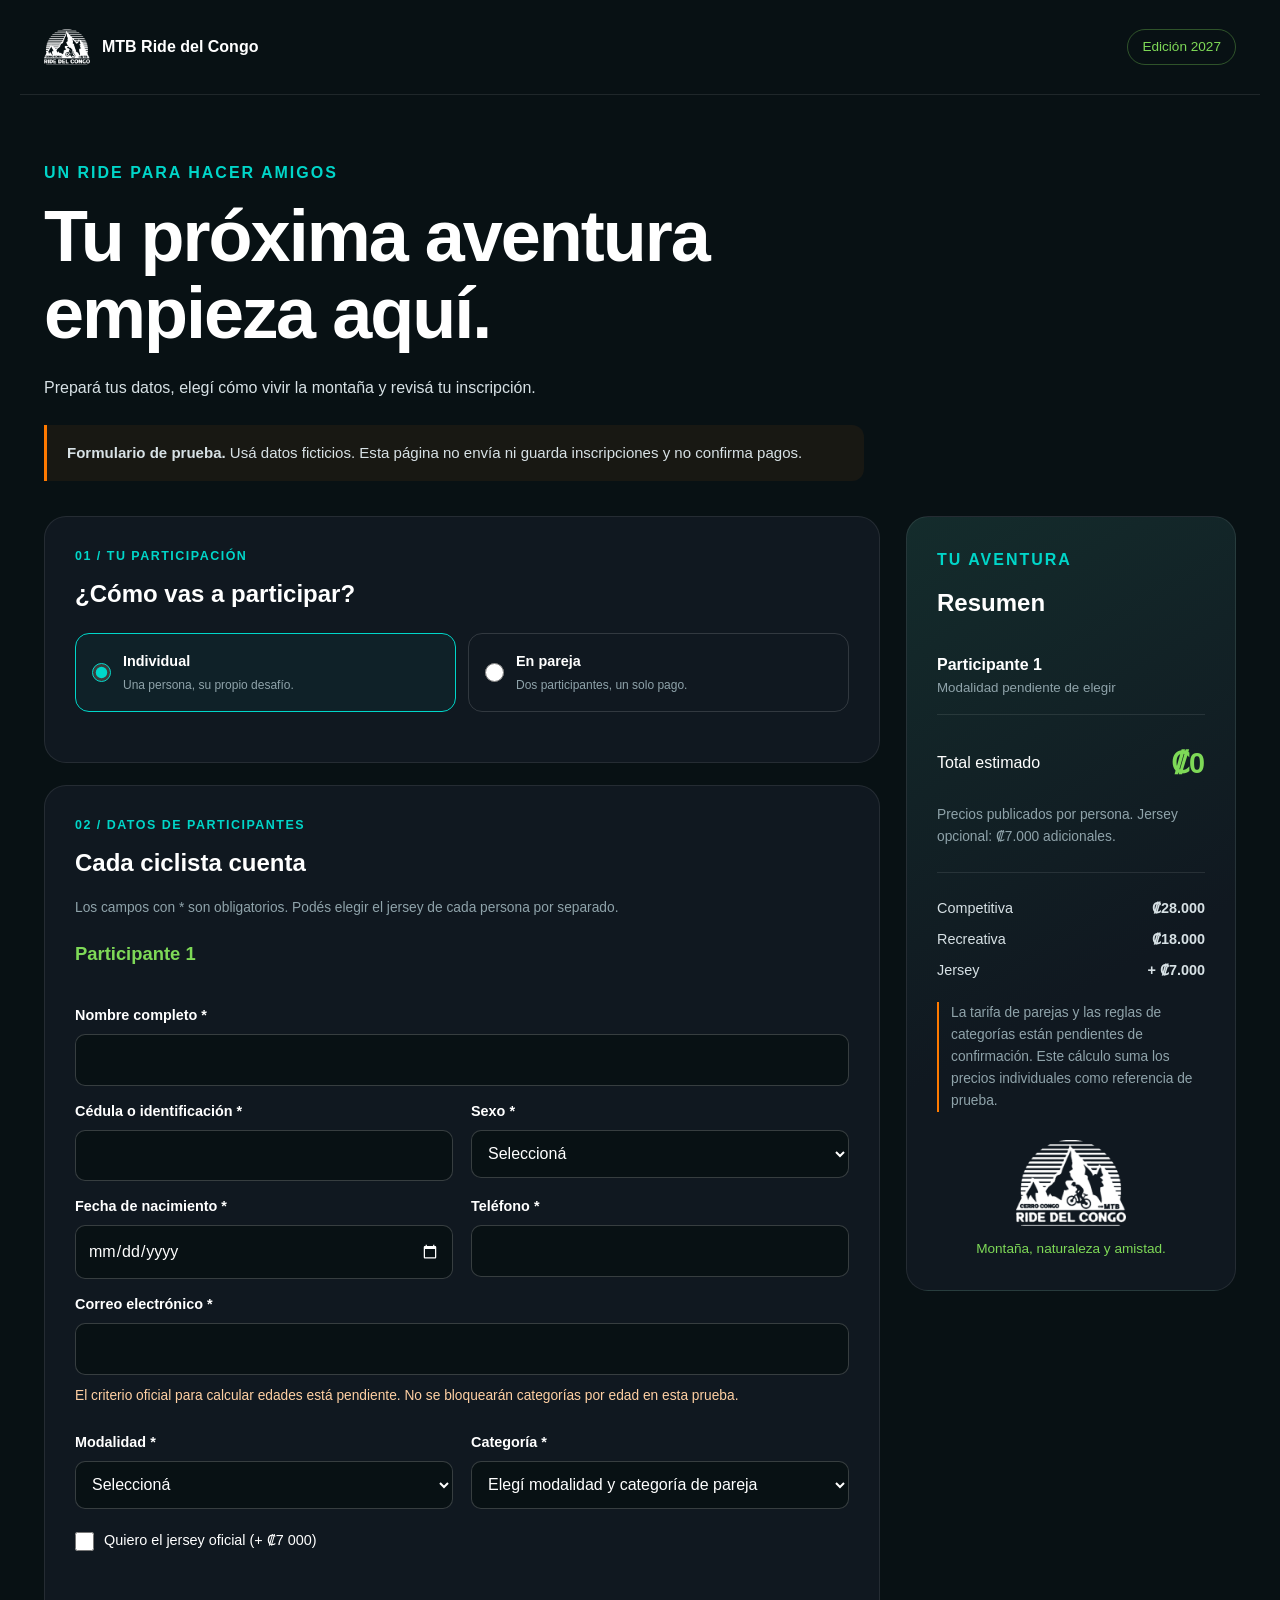
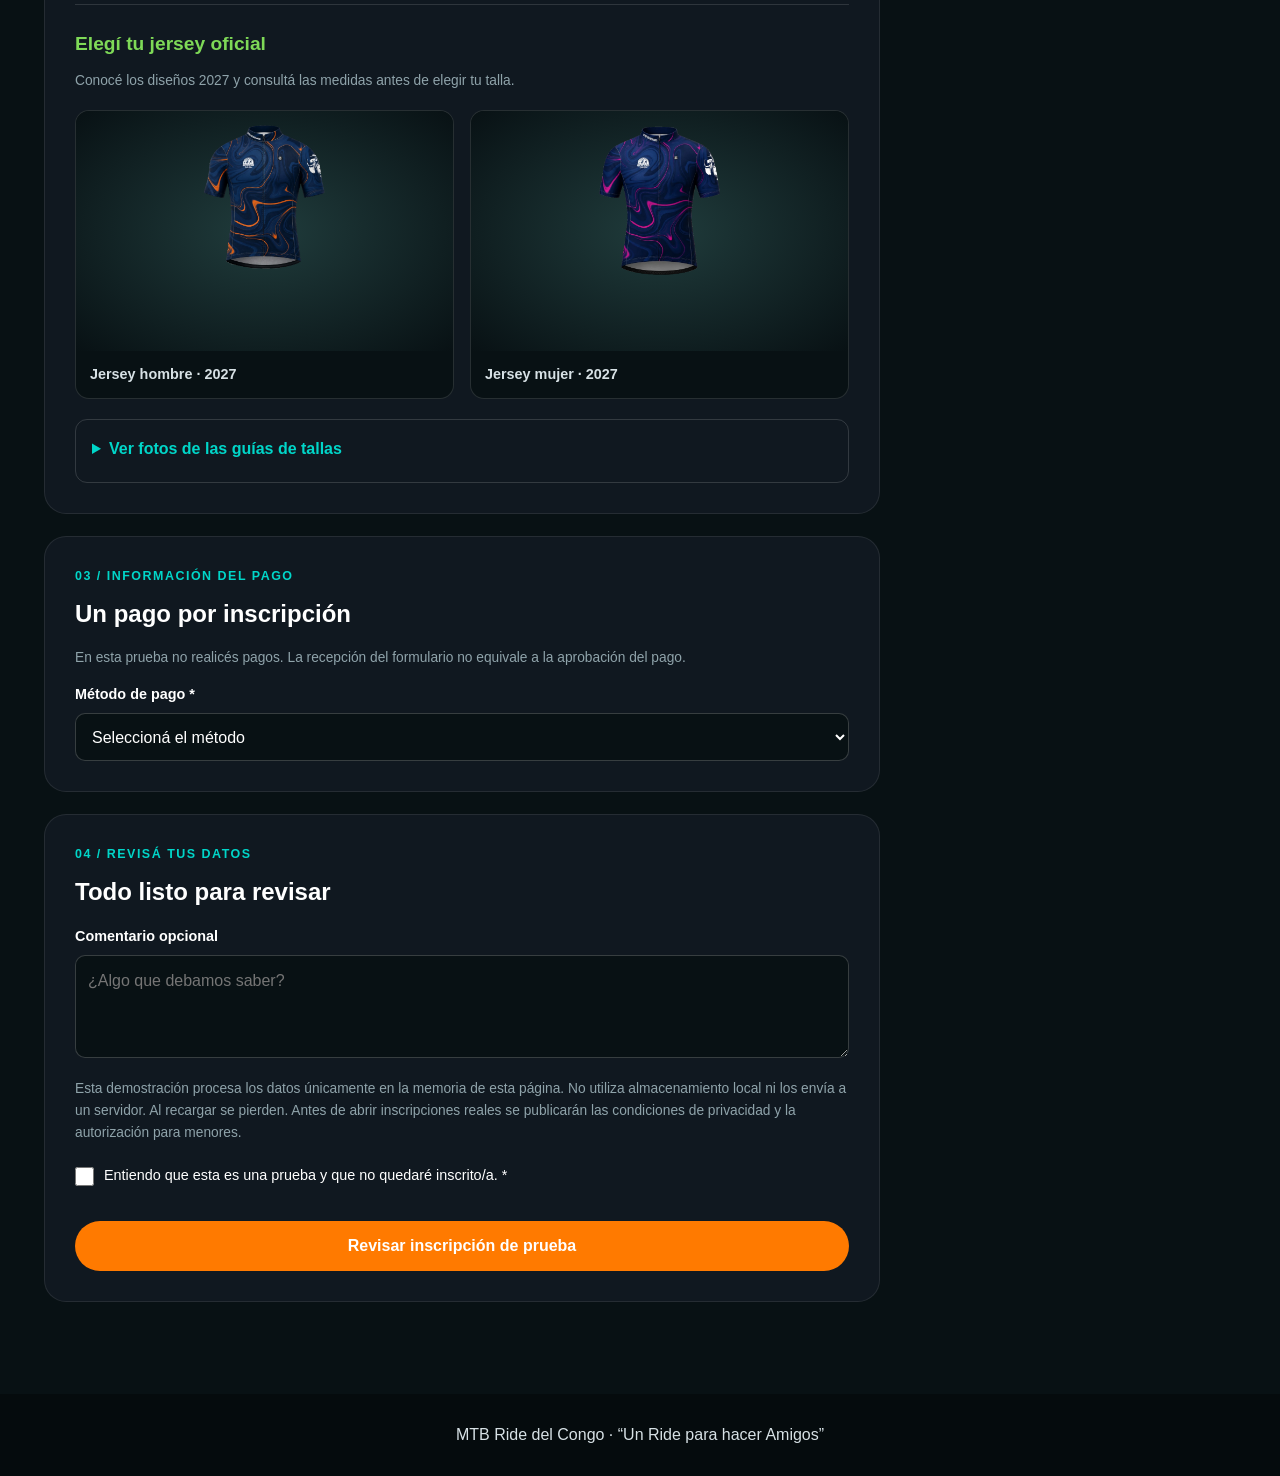
==== inscripcion.html @ b1df0982 "Actualizacion de la version principal" ====
<!DOCTYPE html>
<html lang="es">
<head>
  <meta charset="UTF-8">
  <meta name="viewport" content="width=device-width, initial-scale=1">
  <title>Inscripción · MTB Ride del Congo 2027</title>
  <link rel="stylesheet" href="styles.css">
  <link rel="stylesheet" href="inscripcion.css">
  <script src="inscripcion.js" defer></script>
</head>
<body class="registration-page">
  <header class="registration-header">
    <div class="brand"><img src="assets/logo.webp" alt=""><span>MTB Ride del Congo</span></div>
    <span class="edition-tag">Edición 2027</span>
  </header>
  <main class="registration-main">
    <section class="registration-intro">
      <p class="eyebrow">Un Ride para hacer Amigos</p>
      <h1>Tu próxima aventura<br>empieza aquí.</h1>
      <p>Prepará tus datos, elegí cómo vivir la montaña y revisá tu inscripción.</p>
      <p class="demo-notice"><strong>Formulario de prueba.</strong> Usá datos ficticios. Esta página no envía ni guarda inscripciones y no confirma pagos.</p>
    </section>
    <div class="registration-layout">
      <form id="registrationForm">
        <section class="form-card" aria-labelledby="typeHeading">
          <p class="step-label">01 / Tu participación</p>
          <h2 id="typeHeading">¿Cómo vas a participar?</h2>
          <fieldset class="type-options">
            <legend class="sr-only">Tipo de inscripción</legend>
            <label class="choice"><input type="radio" name="registrationType" value="individual" checked> <span><strong>Individual</strong><small>Una persona, su propio desafío.</small></span></label>
            <label class="choice"><input type="radio" name="registrationType" value="pair"> <span><strong>En pareja</strong><small>Dos participantes, un solo pago.</small></span></label>
          </fieldset>
          <div id="pairCategoryWrap" hidden><label for="pairCategory">Categoría de pareja</label><select id="pairCategory" disabled required><option value="">Seleccioná una categoría</option><option value="female">Parejas Femeninas</option><option value="male">Parejas Masculinas</option><option value="mixed">Parejas Mixtas</option></select></div>
        </section>
        <section class="form-card" aria-labelledby="participantsHeading">
          <p class="step-label">02 / Datos de participantes</p>
          <h2 id="participantsHeading">Cada ciclista cuenta</h2>
          <p class="field-help">Los campos con * son obligatorios. Podés elegir el jersey de cada persona por separado.</p>
          <div id="participants"></div>
          <div class="jersey-reference" aria-labelledby="jerseyReferenceHeading">
            <h3 id="jerseyReferenceHeading">Elegí tu jersey oficial</h3>
            <p class="field-help">Conocé los diseños 2027 y consultá las medidas antes de elegir tu talla.</p>
            <div class="jersey-reference-grid">
              <figure>
                <a href="assets/jerseys/2027/jersey-hombre.webp" target="_blank" rel="noopener noreferrer" aria-label="Ampliar foto del jersey hombre (abre en otra pestaña)"><img class="jersey-reference-photo" src="assets/jerseys/2027/jersey-hombre.webp" alt="Diseño del jersey oficial para hombre, edición 2027" loading="lazy"></a>
                <figcaption>Jersey hombre · 2027</figcaption>
              </figure>
              <figure>
                <a href="assets/jerseys/2027/jersey-mujer.webp" target="_blank" rel="noopener noreferrer" aria-label="Ampliar foto del jersey mujer (abre en otra pestaña)"><img class="jersey-reference-photo" src="assets/jerseys/2027/jersey-mujer.webp" alt="Diseño del jersey oficial para mujer, edición 2027" loading="lazy"></a>
                <figcaption>Jersey mujer · 2027</figcaption>
              </figure>
            </div>
            <details class="sizing-reference">
              <summary>Ver fotos de las guías de tallas</summary>
              <p class="field-help">Medí un jersey extendido sobre una superficie plana. Tocá cualquier imagen para ampliarla en otra pestaña sin perder los datos del formulario.</p>
              <figure>
                <figcaption>Guía de tallas · hombre</figcaption>
                <a href="assets/info/tallas-hombre.jpg" target="_blank" rel="noopener noreferrer" aria-label="Ampliar guía de tallas para hombre (abre en otra pestaña)"><img src="assets/info/tallas-hombre.jpg" alt="Tabla de medidas del jersey hombre, tallas XS a 5XL" loading="lazy"></a>
              </figure>
              <figure>
                <figcaption>Guía de tallas · mujer</figcaption>
                <a href="assets/info/tallas-mujer.jpg" target="_blank" rel="noopener noreferrer" aria-label="Ampliar guía de tallas para mujer (abre en otra pestaña)"><img src="assets/info/tallas-mujer.jpg" alt="Tabla de medidas del jersey mujer, tallas XS a 5XL" loading="lazy"></a>
              </figure>
            </details>
          </div>
        </section>
        <section class="form-card" aria-labelledby="paymentHeading">
          <p class="step-label">03 / Información del pago</p>
          <h2 id="paymentHeading">Un pago por inscripción</h2>
          <p class="field-help">En esta prueba no realicés pagos. La recepción del formulario no equivale a la aprobación del pago.</p>
          <label for="paymentMethod">Método de pago *</label>
          <select id="paymentMethod" required><option value="">Seleccioná el método</option><option value="sinpe">SINPE Móvil</option><option value="transfer">Transferencia bancaria</option><option value="store" disabled>Establecimiento autorizado · por definir</option></select>
          <div id="paymentDetail" hidden><label id="paymentLabel" for="paymentReference"></label><input id="paymentReference" disabled required maxlength="80"><p class="field-help" id="paymentHelp"></p></div>
        </section>
        <section class="form-card" aria-labelledby="reviewHeading">
          <p class="step-label">04 / Revisá tus datos</p>
          <h2 id="reviewHeading">Todo listo para revisar</h2>
          <label for="comments">Comentario opcional</label><textarea id="comments" rows="3" maxlength="500" placeholder="¿Algo que debamos saber?"></textarea>
          <p class="privacy-note">Esta demostración procesa los datos únicamente en la memoria de esta página. No utiliza almacenamiento local ni los envía a un servidor. Al recargar se pierden. Antes de abrir inscripciones reales se publicarán las condiciones de privacidad y la autorización para menores.</p>
          <label class="check-line"><input id="demoConsent" type="checkbox" required><span>Entiendo que esta es una prueba y que no quedaré inscrito/a. *</span></label>
          <button class="btn btn-primary review-button" type="submit">Revisar inscripción de prueba</button>
          <div id="formResult" class="form-result" role="status" aria-live="polite" tabindex="-1" hidden></div>
        </section>
      </form>
      <aside class="registration-summary" aria-labelledby="summaryHeading">
        <p class="eyebrow">Tu aventura</p><h2 id="summaryHeading">Resumen</h2>
        <div id="summaryItems" aria-live="polite"></div>
        <div class="total-row"><span>Total estimado</span><strong id="totalAmount">₡0</strong></div>
        <p class="field-help">Precios publicados por persona. Jersey opcional: ₡7.000 adicionales.</p>
        <div class="summary-prices"><p>Competitiva <strong>₡28.000</strong></p><p>Recreativa <strong>₡18.000</strong></p><p>Jersey <strong>+ ₡7.000</strong></p></div>
        <p class="pending-note">La tarifa de parejas y las reglas de categorías están pendientes de confirmación. Este cálculo suma los precios individuales como referencia de prueba.</p>
        <img class="summary-logo" src="assets/logo.webp" alt="MTB Ride del Congo">
        <p class="summary-motto">Montaña, naturaleza y amistad.</p>
      </aside>
    </div>
  </main>
  <footer class="footer"><p>MTB Ride del Congo · “Un Ride para hacer Amigos”</p></footer>
</body>
</html>
---- styles.css ----
:root {
  --dark: #081114;
  --dark-2: #101820;
  --turquoise: #00d6c9;
  --green: #7ed957;
  --orange: #ff7a00;
  --white: #ffffff;
  --gray: #d7e1e5;
  --muted: #8fa3aa;
}

* {
  box-sizing: border-box;
  margin: 0;
  padding: 0;
}

html {
  scroll-behavior: smooth;
}

body {
  font-family: Arial, Helvetica, sans-serif;
  background: var(--dark);
  color: var(--white);
  line-height: 1.6;
}

img {
  max-width: 100%;
  display: block;
}

.site-header {
  min-height: 100vh;
  background:
    linear-gradient(rgba(8, 17, 20, 0.72), rgba(8, 17, 20, 0.96)),
    url("assets/hero.webp");
  background-size: cover;
  background-position: center;
}

.navbar {
  position: fixed;
  top: 0;
  width: 100%;
  z-index: 20;
  display: flex;
  justify-content: space-between;
  align-items: center;
  padding: 18px 8%;
  background: rgba(8, 17, 20, 0.82);
  backdrop-filter: blur(12px);
  border-bottom: 1px solid rgba(255, 255, 255, 0.08);
}

.brand {
  display: flex;
  align-items: center;
  gap: 12px;
  color: var(--white);
  text-decoration: none;
  font-weight: 800;
}

.brand img {
  width: 46px;
  height: 46px;
  object-fit: contain;
}

.nav-links {
  display: flex;
  gap: 22px;
  list-style: none;
}

.nav-links a {
  color: var(--gray);
  text-decoration: none;
  font-weight: 700;
  font-size: 0.95rem;
}

.nav-links a:hover {
  color: var(--turquoise);
}

.menu-toggle {
  display: none;
  background: none;
  border: none;
  color: var(--white);
  font-size: 2rem;
  cursor: pointer;
}

.hero {
  min-height: 100vh;
  display: flex;
  align-items: center;
  padding: 140px 8% 70px;
}

.hero-content {
  max-width: 760px;
}

.eyebrow {
  color: var(--turquoise);
  text-transform: uppercase;
  letter-spacing: 2px;
  font-weight: 800;
  margin-bottom: 12px;
}

.hero h1 {
  font-size: clamp(3rem, 8vw, 6.8rem);
  line-height: 0.95;
  margin-bottom: 18px;
}

.slogan {
  color: var(--green);
  font-size: clamp(1.4rem, 3vw, 2.4rem);
  font-weight: 800;
  font-style: italic;
  margin-bottom: 20px;
}

.hero-text {
  color: var(--gray);
  max-width: 620px;
  font-size: 1.15rem;
}

.hero-actions {
  display: flex;
  gap: 14px;
  flex-wrap: wrap;
  margin-top: 34px;
}

.btn {
  display: inline-block;
  padding: 14px 24px;
  border-radius: 999px;
  text-decoration: none;
  font-weight: 900;
  border: 2px solid transparent;
  cursor: pointer;
}

.btn-primary {
  background: var(--orange);
  color: var(--white);
}

.btn-secondary {
  color: var(--white);
  border-color: var(--turquoise);
}

.countdown-box {
  display: inline-flex;
  align-items: center;
  gap: 14px;
  margin-top: 34px;
  padding: 14px 20px;
  background: rgba(255, 255, 255, 0.09);
  border: 1px solid rgba(255, 255, 255, 0.12);
  border-radius: 14px;
}

.countdown-box span {
  color: var(--green);
  font-size: 2.3rem;
  font-weight: 900;
}

.countdown-box small {
  color: var(--gray);
}

.section {
  padding: 90px 8%;
}

.section-heading {
  max-width: 780px;
  margin-bottom: 42px;
}

.section-heading h2,
.history-content h2,
.signup-box h2 {
  font-size: clamp(2.2rem, 5vw, 4rem);
  line-height: 1;
  margin-bottom: 18px;
}

.section-heading p,
.history-content p,
.signup-box p {
  color: var(--gray);
  font-size: 1.05rem;
}

.center {
  text-align: center;
  margin-left: auto;
  margin-right: auto;
}

.edition-current {
  background: var(--dark-2);
}

.quick-info {
  display: grid;
  grid-template-columns: repeat(4, 1fr);
  gap: 18px;
}

.quick-info article {
  padding: 26px;
  border-radius: 18px;
  background: rgba(255, 255, 255, 0.06);
  border: 1px solid rgba(255, 255, 255, 0.1);
}

.quick-info span {
  display: block;
  color: var(--green);
  font-size: 2.2rem;
  font-weight: 900;
  margin-bottom: 6px;
}

.quick-info p {
  color: var(--gray);
}

.routes-section {
  background:
    linear-gradient(rgba(8, 17, 20, 0.96), rgba(8, 17, 20, 0.96)),
    url("assets/mono-congo.webp");
  background-size: cover;
  background-position: center;
}

.routes-grid {
  display: grid;
  grid-template-columns: repeat(2, 1fr);
  gap: 24px;
}

.route-card {
  padding: 34px;
  border-radius: 22px;
  background: rgba(255, 255, 255, 0.07);
  border: 1px solid rgba(255, 255, 255, 0.12);
}

.route-card.featured {
  border-color: var(--turquoise);
  box-shadow: 0 0 40px rgba(0, 214, 201, 0.12);
}

.route-card h3 {
  font-size: 1.8rem;
  margin-bottom: 8px;
}

.route-card strong {
  display: block;
  color: var(--green);
  font-size: 3rem;
  margin-bottom: 16px;
}

.route-card p,
.route-card li {
  color: var(--gray);
}

.route-card ul {
  margin-top: 18px;
  padding-left: 20px;
}


/* =========================================================
   Jerseys edición 2027
   Efecto corregido con capas reales:
   - .jersey-poster baja como una sola imagen completa.
   - .jersey-product sube desde atrás sin deformarse.
   - En móvil solo se muestra el poster/fondo.
========================================================= */

.jersey-2027-section {
  background:
    radial-gradient(circle at top, rgba(0, 214, 201, 0.18), transparent 42%),
    linear-gradient(180deg, #101820, #081114);
  overflow: hidden;
}

.jersey-2027-section .section-heading {
  margin-bottom: 0;
}

.jersey-cards {
  display: grid;
  grid-template-columns: repeat(2, minmax(250px, 315px));
  justify-content: center;
  align-items: start;
  gap: clamp(48px, 7vw, 90px);
  margin-top: 54px;
  padding-top: 72px;
  padding-bottom: 140px;
  min-height: 650px;
}

.jersey-card {
  position: relative;
  width: 100%;
  max-width: 315px;
  aspect-ratio: 899 / 1599;
  margin: 0;
  padding: 0;
  isolation: isolate;
  overflow: visible;
  cursor: pointer;
  filter: drop-shadow(0 24px 36px rgba(0, 0, 0, 0.52));
}

.jersey-poster {
  position: absolute;
  inset: 0;
  z-index: 4;
  border-radius: 24px;
  overflow: hidden;
  transform-origin: bottom center;
  transform: translateY(0) rotateX(0deg);
  transition:
    transform 0.62s ease,
    filter 0.62s ease,
    box-shadow 0.62s ease;
  filter: brightness(0.96) saturate(1.04);
  box-shadow: 0 24px 44px rgba(0, 0, 0, 0.45);
}

.jersey-poster img {
  width: 100%;
  height: 100%;
  object-fit: cover;
  object-position: center;
}

.jersey-product {
  position: absolute;
  inset: 0;
  z-index: 2;
  width: 100%;
  height: 100%;
  object-fit: contain;
  object-position: center top;
  transform-origin: center bottom;
  transform: translateY(2%) scale(0.92);
  opacity: 1;
  transition:
    transform 0.62s ease,
    filter 0.62s ease,
    z-index 0s linear 0.15s;
  filter:
    contrast(1.04)
    brightness(1.04)
    drop-shadow(0 26px 34px rgba(0, 0, 0, 0.62));
}

.jersey-card-label {
  position: absolute;
  left: 50%;
  bottom: -48px;
  z-index: 1;
  width: 92%;
  transform: translateX(-50%);
  color: var(--gray);
  text-align: center;
  font-size: 0.92rem;
  font-weight: 800;
  opacity: 0.72;
  transition: opacity 0.4s ease, transform 0.4s ease;
}

@media (hover: hover) and (pointer: fine) {
  .jersey-card:hover .jersey-poster {
    transform: perspective(900px) translateY(30%) rotateX(46deg) scaleX(0.98);
    filter: brightness(0.52) saturate(1.12);
    box-shadow: 0 12px 28px rgba(0, 0, 0, 0.65);
  }

  .jersey-card:hover .jersey-product {
    z-index: 6;
    transform: translateY(-17%) scale(1.02);
    filter:
      contrast(1.08)
      brightness(1.08)
      drop-shadow(0 32px 42px rgba(0, 0, 0, 0.72));
  }

  .jersey-card:hover .jersey-card-label {
    opacity: 0;
    transform: translateX(-50%) translateY(10px);
  }
}

@media (min-width: 901px) {
  .jersey-card.active .jersey-poster {
    transform: perspective(900px) translateY(30%) rotateX(46deg) scaleX(0.98);
    filter: brightness(0.52) saturate(1.12);
    box-shadow: 0 12px 28px rgba(0, 0, 0, 0.65);
  }

  .jersey-card.active .jersey-product {
    z-index: 6;
    transform: translateY(-17%) scale(1.02);
    filter:
      contrast(1.08)
      brightness(1.08)
      drop-shadow(0 32px 42px rgba(0, 0, 0, 0.72));
  }

  .jersey-card.active .jersey-card-label {
    opacity: 0;
    transform: translateX(-50%) translateY(10px);
  }
}

@media (max-width: 900px) {
  .jersey-cards {
    grid-template-columns: 1fr;
    max-width: min(315px, 84vw);
    margin-left: auto;
    margin-right: auto;
    gap: 42px;
    min-height: auto;
    padding-top: 10px;
    padding-bottom: 20px;
  }

  .jersey-card {
    max-width: 315px;
    overflow: hidden;
    cursor: default;
  }

  .jersey-poster {
    position: absolute;
    inset: 0;
    transform: none !important;
    filter: brightness(0.96) saturate(1.04) !important;
    border-radius: 24px;
  }

  .jersey-product,
  .jersey-card-label {
    display: none !important;
  }
}

.history-section {
  display: grid;
  grid-template-columns: 1.2fr 0.8fr;
  gap: 42px;
  background: var(--dark);
}

.history-content h3 {
  color: var(--green);
  font-size: 2rem;
  margin-top: 30px;
  font-style: italic;
}

.timeline {
  display: grid;
  gap: 18px;
  align-content: center;
}

.timeline article {
  padding: 24px;
  border-left: 5px solid var(--turquoise);
  background: rgba(255, 255, 255, 0.06);
  border-radius: 14px;
}

.timeline span {
  color: var(--green);
  font-size: 1.7rem;
  font-weight: 900;
}

.timeline p {
  color: var(--gray);
}

.editions-section {
  background: var(--dark-2);
}

.editions-container {
  display: grid;
  gap: 34px;
}

.edition-card {
  display: grid;
  grid-template-columns: 0.9fr 1.1fr;
  gap: 26px;
  padding: 24px;
  border-radius: 26px;
  background: rgba(255, 255, 255, 0.06);
  border: 1px solid rgba(255, 255, 255, 0.12);
}

.edition-info {
  display: grid;
  gap: 16px;
  align-content: start;
}

.edition-year {
  color: var(--turquoise);
  font-size: 3rem;
  font-weight: 900;
  line-height: 1;
}

.edition-info h3 {
  font-size: 1.8rem;
}

.edition-info p {
  color: var(--gray);
}

.edition-jersey {
  max-width: 260px;
  padding: 20px;
  border-radius: 18px;
  background: rgba(0, 0, 0, 0.22);
}

.edition-jersey img {
  width: 100%;
  filter: drop-shadow(0 18px 26px rgba(0, 0, 0, 0.35));
}

.edition-jersey-duo {
  display: grid;
  grid-template-columns: repeat(2, 1fr);
  gap: 12px;
  max-width: 360px;
}

.edition-jersey-duo img {
  width: 100%;
  filter: drop-shadow(0 18px 26px rgba(0, 0, 0, 0.35));
}

.slider {
  position: relative;
  min-height: 390px;
  overflow: hidden;
  border-radius: 22px;
  background: #000;
}

.slider img {
  position: absolute;
  inset: 0;
  width: 100%;
  height: 100%;
  object-fit: cover;
  opacity: 0;
  transform: scale(1.04);
  transition: opacity 0.8s ease, transform 1.2s ease;
}

.slider img.active {
  opacity: 1;
  transform: scale(1);
}

.slider-controls {
  position: absolute;
  left: 16px;
  right: 16px;
  bottom: 16px;
  display: flex;
  justify-content: space-between;
  align-items: center;
}

.slider-controls button {
  width: 42px;
  height: 42px;
  border-radius: 999px;
  border: none;
  background: rgba(8, 17, 20, 0.78);
  color: var(--white);
  font-size: 1.4rem;
  cursor: pointer;
}

.slider-dots {
  display: flex;
  gap: 8px;
}

.slider-dots button {
  width: 10px;
  height: 10px;
  background: rgba(255, 255, 255, 0.45);
  padding: 0;
}

.slider-dots button.active {
  background: var(--green);
}

.signup-section {
  background:
    linear-gradient(rgba(8, 17, 20, 0.88), rgba(8, 17, 20, 0.96)),
    url("assets/hero.webp");
  background-size: cover;
  background-position: center;
}

.signup-box {
  max-width: 1050px;
  margin: auto;
  display: grid;
  grid-template-columns: 1.2fr 0.8fr;
  gap: 42px;
  align-items: center;
  text-align: left;
}

.signup-text h2 {
  font-size: clamp(2.3rem, 5vw, 4rem);
  line-height: 1;
  margin-bottom: 18px;
}

.signup-text p {
  color: #d7e1e5;
  font-size: 1.08rem;
}

.signup-slogan {
  margin-top: 24px;
  color: #7ed957 !important;
  font-size: 1.6rem !important;
  font-weight: 900;
  font-style: italic;
}

.qr-card {
  justify-self: center;
  width: min(320px, 100%);
  padding: 22px;
  border-radius: 24px;
  background: rgba(255, 255, 255, 0.96);
  color: #081114;
  text-align: center;
  box-shadow: 0 24px 45px rgba(0, 0, 0, 0.45);
  border: 5px solid #00d6c9;
}

.qr-card img {
  width: 100%;
  border-radius: 12px;
}

.qr-card p {
  margin-top: 14px;
  color: #081114;
  font-weight: 900;
  text-transform: uppercase;
  letter-spacing: 1px;
}

.qr-card .qr-link {
  width: 100%;
  margin-top: 16px;
  text-align: center;
  border-radius: 14px;
  padding: 13px 18px;
}


.footer {
  padding: 28px 8%;
  text-align: center;
  color: var(--gray);
  background: #050b0d;
}

@media (max-width: 950px) {
  .menu-toggle {
    display: block;
  }

  .nav-links {
    position: absolute;
    top: 82px;
    left: 0;
    width: 100%;
    display: none;
    flex-direction: column;
    padding: 22px 8%;
    background: rgba(8, 17, 20, 0.96);
  }

  .nav-links.open {
    display: flex;
  }

  .quick-info,
  .routes-grid,
  .history-section,
  .edition-card,
  .signup-box {
    grid-template-columns: 1fr;
  }

  .slider {
    min-height: 300px;
  }

  .signup-box {
    text-align: center;
  }

  .qr-card {
    margin-top: 20px;
  }

  .jersey-cards {
    grid-template-columns: 1fr;
    max-width: 380px;
    margin-left: auto;
    margin-right: auto;
    gap: 95px;
    min-height: auto;
  }

  .jersey-card {
    aspect-ratio: 0.85;
  }
}

@media (max-width: 600px) {
  .section {
    padding: 70px 6%;
  }

  .navbar {
    padding: 14px 6%;
  }

  .brand span {
    font-size: 0.95rem;
  }

  .hero {
    padding-left: 6%;
    padding-right: 6%;
  }

  .quick-info {
    grid-template-columns: 1fr 1fr;
  }

  .edition-year {
    font-size: 2.4rem;
  }

  .jersey-cards {
    gap: 80px;
  }

  .jersey-card:hover img,
  .jersey-card.active img {
    width: 112%;
    height: 145%;
    transform: translateY(-5%);
  }

  .jersey-card figcaption {
    transform: perspective(500px) translateY(100%) rotateX(-35deg);
  }
}

/* =========================================================
   Información extra: categorías, precios, pagos y tallas
========================================================= */

.categories-section {
  background:
    radial-gradient(circle at top left, rgba(126, 217, 87, 0.12), transparent 36%),
    linear-gradient(180deg, #081114, #101820);
}

.categories-layout {
  display: grid;
  grid-template-columns: 1.3fr 0.7fr;
  gap: 28px;
  align-items: stretch;
}

.categories-card,
.recreative-card,
.price-card,
.payment-info article,
.sizing-card {
  background: rgba(255, 255, 255, 0.065);
  border: 1px solid rgba(255, 255, 255, 0.12);
  border-radius: 24px;
  box-shadow: 0 22px 38px rgba(0, 0, 0, 0.22);
}

.categories-card {
  padding: 30px;
}

.categories-card h3,
.recreative-card h3,
.price-card h3,
.payment-info h3,
.sizing-card h3 {
  font-size: 1.55rem;
  margin-bottom: 18px;
}

.categories-grid {
  display: grid;
  grid-template-columns: repeat(3, 1fr);
  gap: 14px;
}

.categories-grid article {
  padding: 18px;
  border-radius: 16px;
  background: rgba(0, 0, 0, 0.2);
  border-left: 4px solid var(--turquoise);
}

.categories-grid span {
  display: block;
  color: var(--white);
  font-weight: 900;
  text-transform: uppercase;
  font-size: 0.94rem;
}

.categories-grid p {
  color: var(--gray);
  margin-top: 4px;
  font-size: 0.92rem;
}

.recreative-card {
  padding: 30px;
  border-color: rgba(255, 122, 0, 0.55);
  background:
    linear-gradient(rgba(255, 122, 0, 0.1), rgba(255, 255, 255, 0.045));
}

.recreative-card h3 {
  color: var(--orange);
  font-size: 2.4rem;
  line-height: 1;
}

.recreative-card p {
  color: var(--gray);
}

.pricing-section {
  background: var(--dark-2);
}

.price-cards {
  display: grid;
  grid-template-columns: repeat(2, minmax(260px, 430px));
  justify-content: center;
  gap: 26px;
  margin-top: 44px;
}

.price-card {
  padding: 30px;
}

.price-card.featured {
  border-color: rgba(0, 214, 201, 0.7);
  box-shadow: 0 0 42px rgba(0, 214, 201, 0.12);
}

.price-route {
  color: var(--gray);
  margin-bottom: 24px;
}

.price-row {
  display: flex;
  justify-content: space-between;
  gap: 18px;
  align-items: center;
  padding: 16px 0;
  border-top: 1px solid rgba(255, 255, 255, 0.12);
}

.price-row span {
  color: var(--gray);
  font-weight: 800;
}

.price-row strong {
  color: var(--green);
  font-size: 1.65rem;
}

.payment-info {
  display: grid;
  grid-template-columns: repeat(3, 1fr);
  gap: 18px;
  margin-top: 36px;
}

.payment-info article {
  padding: 24px;
}

.payment-info p,
.payment-info small {
  color: var(--gray);
}

.payment-info a {
  display: inline-block;
  margin-top: 12px;
  color: var(--green);
  font-size: 1.4rem;
  font-weight: 900;
  text-decoration: none;
}

.pending-info {
  display: block;
  color: var(--orange);
  margin-top: 8px;
  font-size: 1rem;
}

.sizing-section {
  background:
    radial-gradient(circle at top right, rgba(0, 214, 201, 0.14), transparent 38%),
    #081114;
}

.sizing-grid {
  display: grid;
  grid-template-columns: repeat(2, 1fr);
  gap: 28px;
}

.sizing-card {
  padding: 26px;
}

.sizing-image {
  overflow: hidden;
  border-radius: 18px;
  background: #ffffff;
  margin-bottom: 22px;
}

.sizing-image img {
  width: 100%;
  height: auto;
  display: block;
}

.sizing-table-wrapper {
  overflow-x: auto;
  border-radius: 16px;
  border: 1px solid rgba(255, 255, 255, 0.12);
}

.sizing-card table {
  width: 100%;
  min-width: 680px;
  border-collapse: collapse;
  background: rgba(0, 0, 0, 0.2);
}

.sizing-card th,
.sizing-card td {
  padding: 12px 10px;
  text-align: center;
  border-bottom: 1px solid rgba(255, 255, 255, 0.1);
}

.sizing-card thead th {
  background: rgba(0, 214, 201, 0.16);
  color: var(--white);
  font-weight: 900;
}

.sizing-card tbody th {
  text-align: left;
  color: var(--green);
}

.sizing-card td {
  color: var(--gray);
}

@media (max-width: 950px) {
  .categories-layout,
  .price-cards,
  .payment-info,
  .sizing-grid {
    grid-template-columns: 1fr;
  }

  .categories-grid {
    grid-template-columns: repeat(2, 1fr);
  }

  .price-row strong {
    font-size: 1.4rem;
  }
}

@media (max-width: 600px) {
  .categories-grid {
    grid-template-columns: 1fr;
  }

  .categories-card,
  .recreative-card,
  .price-card,
  .payment-info article,
  .sizing-card {
    padding: 22px;
  }
}


.payment-data {
  display: block;
  color: var(--green);
  margin-top: 8px;
  font-size: 1.08rem;
  font-weight: 900;
  word-break: break-word;
}


/* =========================================================
   Medalla y premiación
========================================================= */

.medal-section {
  background:
    radial-gradient(circle at top right, rgba(255, 183, 77, 0.18), transparent 36%),
    linear-gradient(180deg, #101820, #081114);
}

.medal-content {
  display: grid;
  grid-template-columns: 1fr 0.9fr;
  gap: 42px;
  align-items: center;
}

.medal-text h2 {
  font-size: clamp(2.2rem, 5vw, 4rem);
  line-height: 1;
  margin-bottom: 18px;
}

.medal-text p {
  color: var(--gray);
  margin-bottom: 16px;
  font-size: 1.06rem;
}

.medal-highlights {
  display: flex;
  flex-wrap: wrap;
  gap: 12px;
  margin-top: 28px;
}

.medal-highlights span {
  padding: 10px 14px;
  border-radius: 999px;
  color: var(--white);
  background: rgba(255, 183, 77, 0.12);
  border: 1px solid rgba(255, 183, 77, 0.34);
  font-weight: 800;
  font-size: 0.9rem;
}

.medal-image {
  display: flex;
  justify-content: center;
}

.medal-image img {
  width: min(430px, 100%);
  border-radius: 26px;
  box-shadow: 0 28px 50px rgba(0, 0, 0, 0.48);
  border: 1px solid rgba(255, 255, 255, 0.14);
}

@media (max-width: 900px) {
  .medal-content {
    grid-template-columns: 1fr;
  }

  .medal-text {
    text-align: center;
  }

  .medal-highlights {
    justify-content: center;
  }
}


/* =========================================================
   Explorador interactivo de rutas GPX 2027
========================================================= */
.route-selector {
  display: grid;
  grid-template-columns: repeat(2, minmax(0, 1fr));
  gap: 14px;
  margin: 30px 0 22px;
}

.route-tab {
  appearance: none;
  border: 1px solid rgba(255, 255, 255, 0.14);
  border-radius: 18px;
  padding: 18px 20px;
  background: rgba(255, 255, 255, 0.06);
  color: var(--white);
  text-align: left;
  cursor: pointer;
  transition: transform 0.2s ease, border-color 0.2s ease, background 0.2s ease;
}

.route-tab:hover {
  transform: translateY(-2px);
  border-color: rgba(0, 214, 201, 0.6);
}

.route-tab.active {
  background: rgba(0, 214, 201, 0.12);
  border-color: var(--turquoise);
  box-shadow: 0 16px 38px rgba(0, 0, 0, 0.22);
}

.route-tab span,
.route-tab strong {
  display: block;
}

.route-tab span {
  color: var(--gray);
  font-size: 0.9rem;
  font-weight: 800;
}

.route-tab strong {
  margin-top: 3px;
  color: var(--green);
  font-size: 1.55rem;
}

.route-explorer {
  display: grid;
  grid-template-columns: minmax(0, 1.45fr) minmax(330px, 0.75fr);
  gap: 24px;
  align-items: stretch;
}

.route-map-panel,
.route-details {
  border-radius: 24px;
  overflow: hidden;
  border: 1px solid rgba(255, 255, 255, 0.12);
  background: rgba(7, 17, 20, 0.88);
  box-shadow: 0 25px 60px rgba(0, 0, 0, 0.3);
}

.route-map-panel {
  position: relative;
  min-height: 610px;
}

.route-map {
  width: 100%;
  height: 610px;
  background: #132326;
}

.route-map .leaflet-control-zoom a {
  color: #0b171a;
}

.route-map .leaflet-control-attribution {
  font-size: 10px;
}

.map-legend {
  position: absolute;
  z-index: 500;
  left: 16px;
  bottom: 16px;
  display: flex;
  gap: 12px;
  flex-wrap: wrap;
  padding: 10px 13px;
  border-radius: 999px;
  color: var(--white);
  background: rgba(8, 17, 20, 0.88);
  border: 1px solid rgba(255, 255, 255, 0.14);
  backdrop-filter: blur(10px);
  font-size: 0.8rem;
  font-weight: 800;
}

.map-legend span {
  display: inline-flex;
  align-items: center;
  gap: 7px;
}

.legend-dot {
  width: 10px;
  height: 10px;
  border-radius: 50%;
  display: inline-block;
}

.legend-short { background: #7ed957; }
.legend-long { background: #ff7a00; }

.route-details {
  padding: 28px;
  display: flex;
  flex-direction: column;
}

.route-details h3 {
  font-size: clamp(1.8rem, 3vw, 2.5rem);
  line-height: 1.05;
  margin-bottom: 14px;
}

.route-description {
  color: var(--gray);
}

.route-stats {
  display: grid;
  grid-template-columns: repeat(2, 1fr);
  gap: 10px;
  margin: 24px 0;
}

.route-stats article {
  padding: 15px;
  border-radius: 15px;
  background: rgba(255, 255, 255, 0.055);
  border: 1px solid rgba(255, 255, 255, 0.09);
}

.route-stats span {
  color: var(--green);
  font-size: 1.55rem;
  font-weight: 900;
}

.route-stats small {
  margin-left: 3px;
  color: var(--muted);
  font-weight: 800;
}

.route-stats p {
  margin-top: 2px;
  color: var(--gray);
  font-size: 0.8rem;
}

.elevation-wrap {
  margin-top: 4px;
  padding: 16px;
  border-radius: 18px;
  background: rgba(255, 255, 255, 0.045);
  border: 1px solid rgba(255, 255, 255, 0.09);
}

.elevation-heading {
  display: flex;
  justify-content: space-between;
  gap: 10px;
  align-items: baseline;
  margin-bottom: 10px;
}

.elevation-heading strong {
  font-size: 0.9rem;
}

.elevation-heading span {
  color: var(--muted);
  font-size: 0.72rem;
}

.elevation-chart {
  display: block;
  width: 100%;
  height: 180px;
}

.route-download {
  margin-top: 20px;
  text-align: center;
}

.route-summary-grid {
  margin-top: 26px;
}

.route-loading {
  position: absolute;
  inset: 0;
  z-index: 450;
  display: grid;
  place-items: center;
  color: var(--gray);
  background: #132326;
}

@media (max-width: 1050px) {
  .route-explorer {
    grid-template-columns: 1fr;
  }

  .route-map-panel,
  .route-map {
    min-height: 500px;
    height: 500px;
  }
}

@media (max-width: 600px) {
  .route-selector {
    grid-template-columns: 1fr;
  }

  .route-map-panel,
  .route-map {
    min-height: 420px;
    height: 420px;
  }

  .route-details {
    padding: 20px;
  }

  .route-stats {
    grid-template-columns: 1fr 1fr;
  }

  .map-legend {
    border-radius: 16px;
  }
}
---- inscripcion.css ----
.registration-header{max-width:1240px;margin:auto;padding:24px;display:flex;align-items:center;justify-content:space-between;gap:16px;border-bottom:1px solid #ffffff18}.edition-tag{color:var(--green);font-size:.85rem;border:1px solid #7ed95755;border-radius:30px;padding:6px 14px;white-space:nowrap}.registration-main{max-width:1240px;margin:auto;padding:0 24px 70px}.registration-intro{padding:65px 0 35px;max-width:820px}.registration-intro h1{font-size:clamp(2.4rem,6vw,4.5rem);line-height:1.08;letter-spacing:-2px;margin-bottom:22px}.registration-intro>p:not(.eyebrow){color:var(--gray)}.demo-notice{margin-top:24px;padding:16px 20px;border-left:3px solid var(--orange);background:#ff7a0010;border-radius:0 12px 12px 0;font-size:.94rem}.registration-layout{display:grid;grid-template-columns:minmax(0,1fr) 330px;gap:26px;align-items:start}.form-card,.registration-summary{border:1px solid #ffffff16;border-radius:22px;background:var(--dark-2);padding:30px;margin-bottom:22px}.form-card h2,.registration-summary h2{font-size:1.5rem;margin-bottom:14px}.step-label{color:var(--turquoise);font-weight:bold;font-size:.78rem;text-transform:uppercase;letter-spacing:1.5px;margin-bottom:8px}.type-options{border:0;display:grid;grid-template-columns:1fr 1fr;gap:12px;margin:20px 0}.registration-page label{display:block;font-weight:700;font-size:.9rem;margin:14px 0 7px}.registration-page .choice{display:flex;align-items:center;gap:12px;border:1px solid #ffffff24;border-radius:14px;padding:16px;margin:0;cursor:pointer}.choice:has(input:checked){border-color:var(--turquoise);background:#00d6c90b}.choice small{display:block;color:var(--muted);font-weight:normal;margin-top:3px}.registration-page input:not([type=radio]):not([type=checkbox]),.registration-page select,.registration-page textarea{display:block;width:100%;min-width:0;font:inherit;color:var(--white);background:#081114;border:1px solid #ffffff30;border-radius:10px;padding:12px;min-height:48px;color-scheme:dark}.registration-page input[type=radio],.registration-page input[type=checkbox]{accent-color:var(--turquoise);width:19px;height:19px;flex-shrink:0}.registration-page :focus-visible{outline:3px solid var(--turquoise);outline-offset:3px}.field-grid{display:grid;grid-template-columns:1fr 1fr;gap:0 18px}.field-full{grid-column:1/-1}.participant{border:0;min-width:0;padding:22px 0 4px}.participant+.participant{border-top:1px solid #ffffff20;margin-top:25px}.participant legend{font-weight:800;color:var(--green);padding-top:10px;font-size:1.15rem}.field-help,.privacy-note,.pending-note{font-size:.86rem;color:var(--muted);margin:10px 0;line-height:1.6}.registration-page .check-line{display:flex;align-items:flex-start;gap:10px;margin:20px 0;font-weight:normal}.check-line input{margin-top:3px}.jersey-details{border-left:2px solid var(--turquoise);padding-left:16px}.age-note{color:#ffd0a3}.registration-summary{position:sticky;top:24px;background:linear-gradient(150deg,#142c2c,#101820 60%)}.summary-item{padding:15px 0;border-bottom:1px solid #ffffff18}.summary-item strong,.summary-item small{display:block}.summary-item small{color:var(--muted)}.total-row{display:flex;align-items:center;justify-content:space-between;gap:10px;padding:25px 0 8px}.total-row strong{font-size:1.8rem;color:var(--green)}.summary-prices{margin-top:24px;padding-top:16px;border-top:1px solid #ffffff18;font-size:.9rem}.summary-prices p{display:flex;justify-content:space-between;margin:8px 0;color:var(--gray)}.pending-note{border-left:2px solid var(--orange);padding-left:12px;margin-top:20px}.summary-logo{width:110px;margin:28px auto 12px}.summary-motto{text-align:center;color:var(--green);font-size:.85rem}.review-button{width:100%;font-size:1rem;margin-top:14px}.form-result{padding:18px;margin-top:20px;background:#00d6c90b;border:1px solid var(--turquoise);border-radius:12px}.form-result.error{border-color:var(--orange);background:#ff7a0010}.form-result p{margin:8px 0}.registration-page [hidden]{display:none!important}.sr-only{position:absolute;width:1px;height:1px;padding:0;overflow:hidden;clip:rect(0,0,0,0);white-space:nowrap}.privacy-note{margin:20px 0}.registration-page textarea{resize:vertical}@media(max-width:900px){.registration-layout{grid-template-columns:1fr}.registration-summary{position:static;grid-row:1}.summary-logo,.summary-motto{display:none}.registration-intro{padding-top:40px}}@media(max-width:540px){.registration-header{padding:18px 16px}.brand{font-size:.85rem}.brand img{width:36px;height:36px}.edition-tag{font-size:.7rem;padding:5px 9px}.registration-main{padding:0 16px 40px}.form-card,.registration-summary{padding:22px 18px;border-radius:16px}.field-grid,.type-options{grid-template-columns:1fr}.registration-intro h1{letter-spacing:-1px}.total-row strong{font-size:1.5rem}}

.jersey-reference{margin-top:28px;padding-top:24px;border-top:1px solid #ffffff20}.jersey-reference h3{font-size:1.2rem;color:var(--green)}.jersey-reference-grid{display:grid;grid-template-columns:1fr 1fr;gap:16px;margin-top:18px}.jersey-reference figure{margin:0;min-width:0;border:1px solid #ffffff20;border-radius:14px;overflow:hidden;background:#081114}.jersey-reference a{display:block}.jersey-reference-photo{width:100%;height:240px;object-fit:contain;padding:12px;background:radial-gradient(ellipse at center,#203c3c,#081114)}.jersey-reference figcaption{padding:12px 14px;font-size:.9rem;font-weight:700;color:var(--gray)}.sizing-reference{margin-top:20px;border:1px solid #ffffff25;border-radius:12px;padding:16px}.sizing-reference summary{cursor:pointer;font-weight:700;color:var(--turquoise);min-height:30px}.sizing-reference figure{margin-top:16px}.sizing-reference img{width:100%;height:auto}.sizing-reference a:hover,.jersey-reference-grid a:hover{filter:brightness(1.1)}@media(max-width:540px){.jersey-reference-grid{grid-template-columns:1fr}.jersey-reference-photo{height:260px}.sizing-reference{padding:12px}}
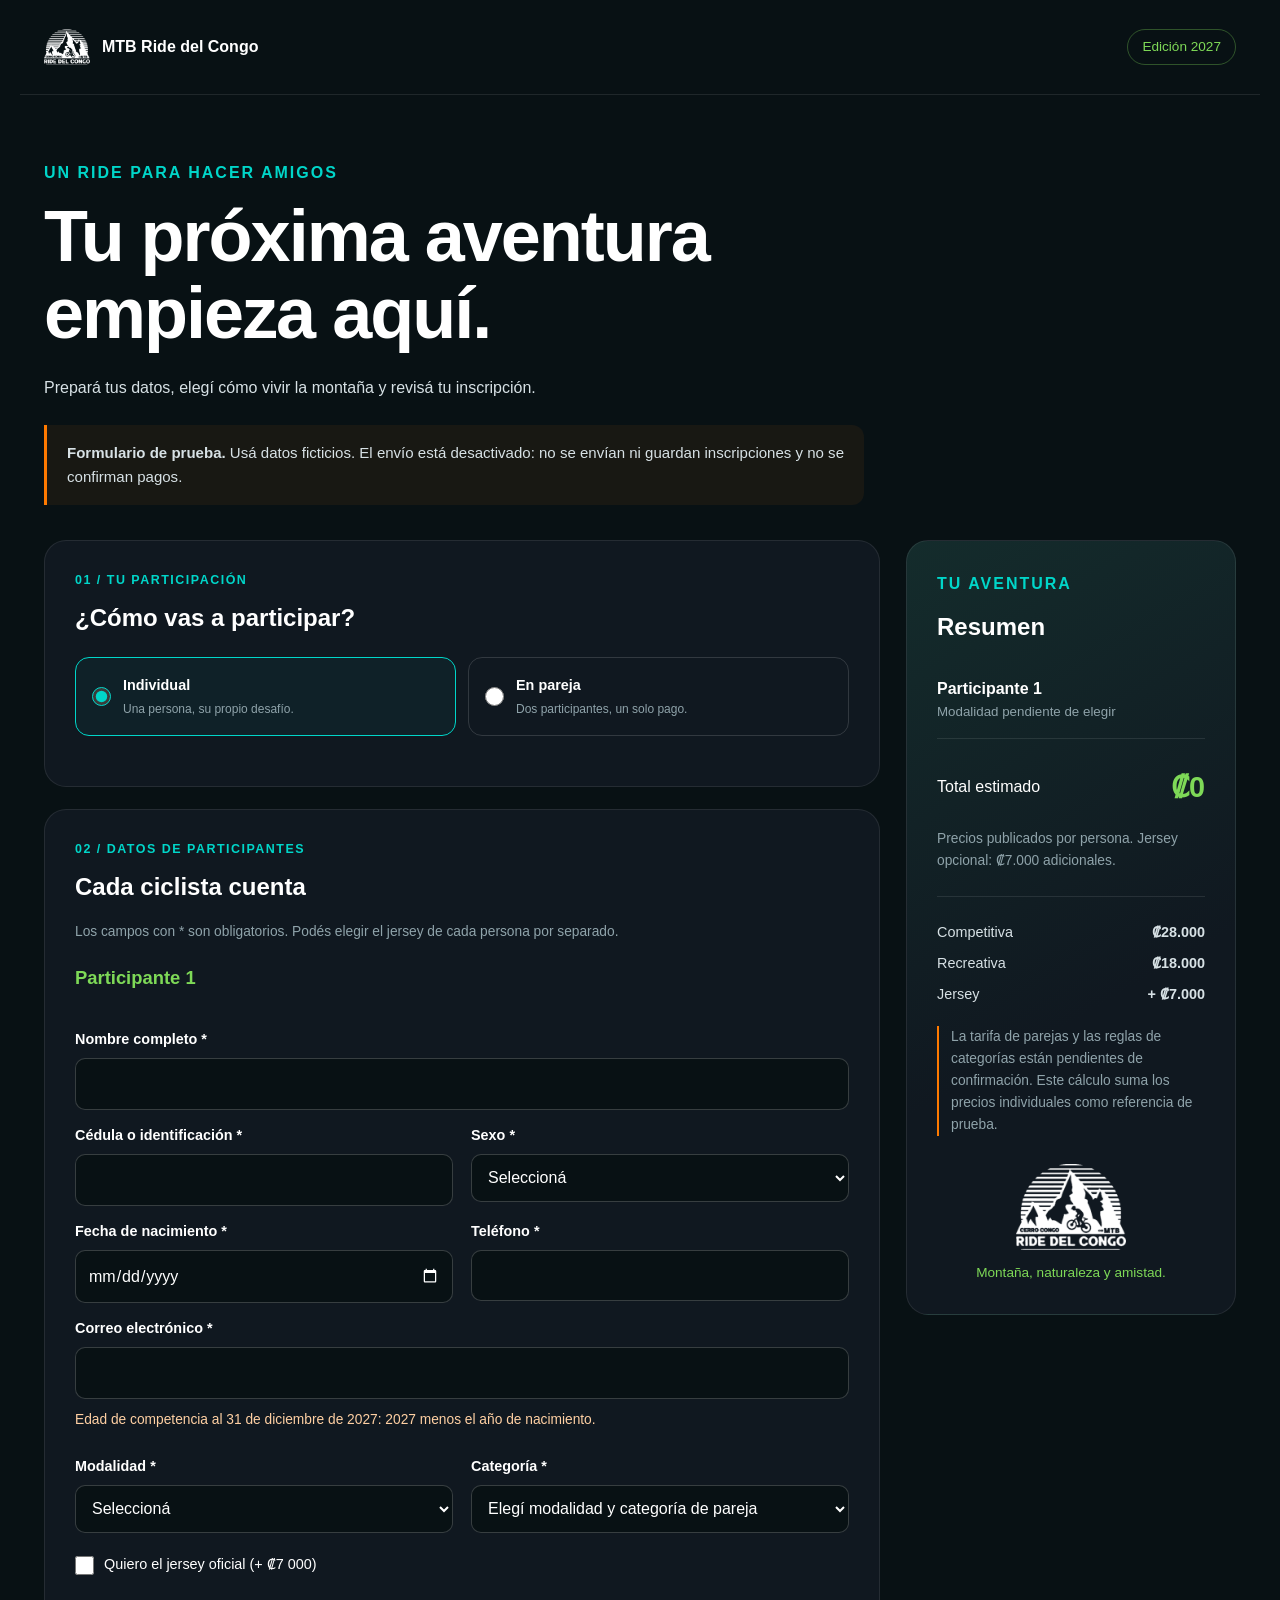
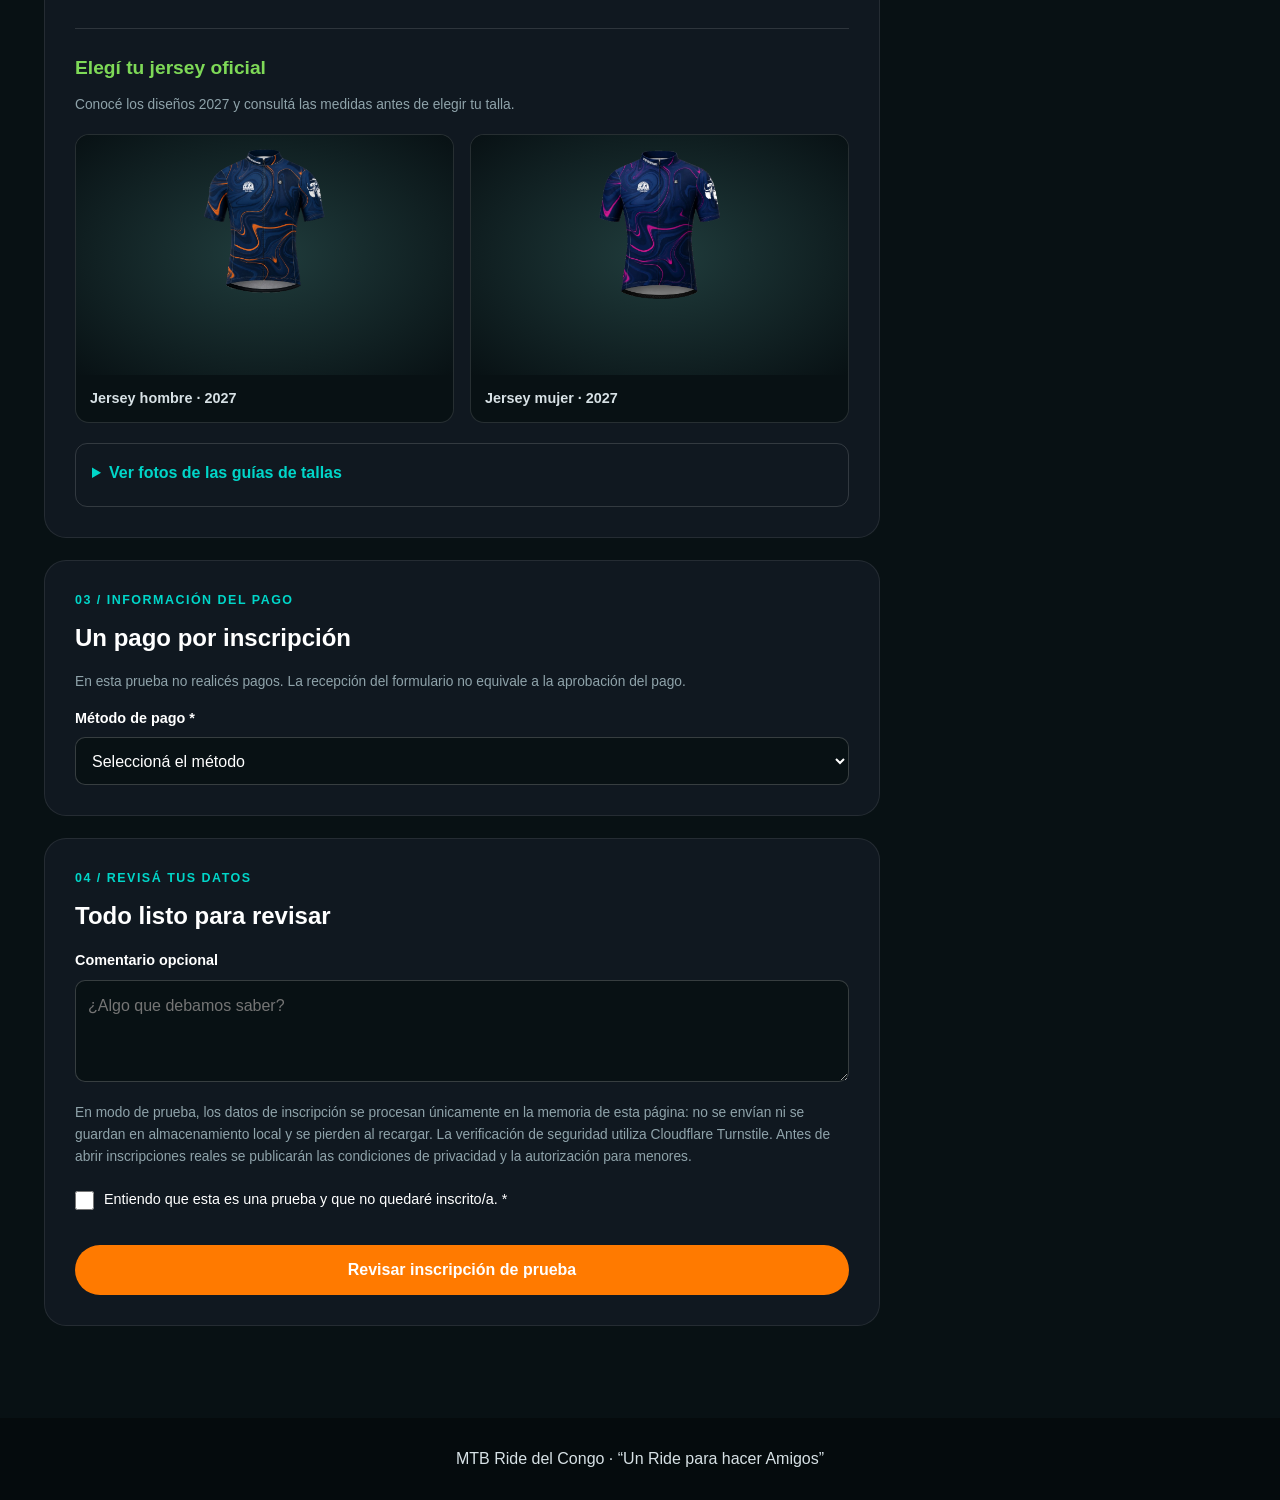
==== commit 03aaf44b: "Preparar prueba de integracion de inscripciones" ====
--- a/inscripcion.html
+++ b/inscripcion.html
@@ -7,6 +7,7 @@
   <link rel="stylesheet" href="styles.css">
   <link rel="stylesheet" href="inscripcion.css">
   <script src="inscripcion.js" defer></script>
+  <script src="https://challenges.cloudflare.com/turnstile/v0/api.js" async defer></script>
 </head>
 <body class="registration-page">
   <header class="registration-header">
@@ -18,7 +19,7 @@
       <p class="eyebrow">Un Ride para hacer Amigos</p>
       <h1>Tu próxima aventura<br>empieza aquí.</h1>
       <p>Prepará tus datos, elegí cómo vivir la montaña y revisá tu inscripción.</p>
-      <p class="demo-notice"><strong>Formulario de prueba.</strong> Usá datos ficticios. Esta página no envía ni guarda inscripciones y no confirma pagos.</p>
+      <p class="demo-notice" id="submissionNotice"><strong>Formulario de prueba.</strong> Usá datos ficticios. El envío está desactivado: no se envían ni guardan inscripciones y no se confirman pagos.</p>
     </section>
     <div class="registration-layout">
       <form id="registrationForm">
@@ -67,7 +68,7 @@
         <section class="form-card" aria-labelledby="paymentHeading">
           <p class="step-label">03 / Información del pago</p>
           <h2 id="paymentHeading">Un pago por inscripción</h2>
-          <p class="field-help">En esta prueba no realicés pagos. La recepción del formulario no equivale a la aprobación del pago.</p>
+          <p class="field-help" id="paymentNotice">En esta prueba no realicés pagos. La recepción del formulario no equivale a la aprobación del pago.</p>
           <label for="paymentMethod">Método de pago *</label>
           <select id="paymentMethod" required><option value="">Seleccioná el método</option><option value="sinpe">SINPE Móvil</option><option value="transfer">Transferencia bancaria</option><option value="store" disabled>Establecimiento autorizado · por definir</option></select>
           <div id="paymentDetail" hidden><label id="paymentLabel" for="paymentReference"></label><input id="paymentReference" disabled required maxlength="80"><p class="field-help" id="paymentHelp"></p></div>
@@ -76,9 +77,13 @@
           <p class="step-label">04 / Revisá tus datos</p>
           <h2 id="reviewHeading">Todo listo para revisar</h2>
           <label for="comments">Comentario opcional</label><textarea id="comments" rows="3" maxlength="500" placeholder="¿Algo que debamos saber?"></textarea>
-          <p class="privacy-note">Esta demostración procesa los datos únicamente en la memoria de esta página. No utiliza almacenamiento local ni los envía a un servidor. Al recargar se pierden. Antes de abrir inscripciones reales se publicarán las condiciones de privacidad y la autorización para menores.</p>
-          <label class="check-line"><input id="demoConsent" type="checkbox" required><span>Entiendo que esta es una prueba y que no quedaré inscrito/a. *</span></label>
-          <button class="btn btn-primary review-button" type="submit">Revisar inscripción de prueba</button>
+          <p class="privacy-note" id="submissionPrivacy">En modo de prueba, los datos de inscripción se procesan únicamente en la memoria de esta página: no se envían ni se guardan en almacenamiento local y se pierden al recargar. La verificación de seguridad utiliza Cloudflare Turnstile. Antes de abrir inscripciones reales se publicarán las condiciones de privacidad y la autorización para menores.</p>
+          <label class="check-line"><input id="demoConsent" type="checkbox" required><span id="submissionConsent">Entiendo que esta es una prueba y que no quedaré inscrito/a. *</span></label>
+          <div id="turnstileContainer" hidden>
+            <p class="field-help">Completá la verificación de seguridad antes de enviar.</p>
+            <div class="cf-turnstile" data-sitekey="0x4AAAAAAFi9Cbz-jAwnUR7X" data-size="flexible"></div>
+          </div>
+          <button id="submitRegistration" class="btn btn-primary review-button" type="submit">Revisar inscripción de prueba</button>
           <div id="formResult" class="form-result" role="status" aria-live="polite" tabindex="-1" hidden></div>
         </section>
       </form>
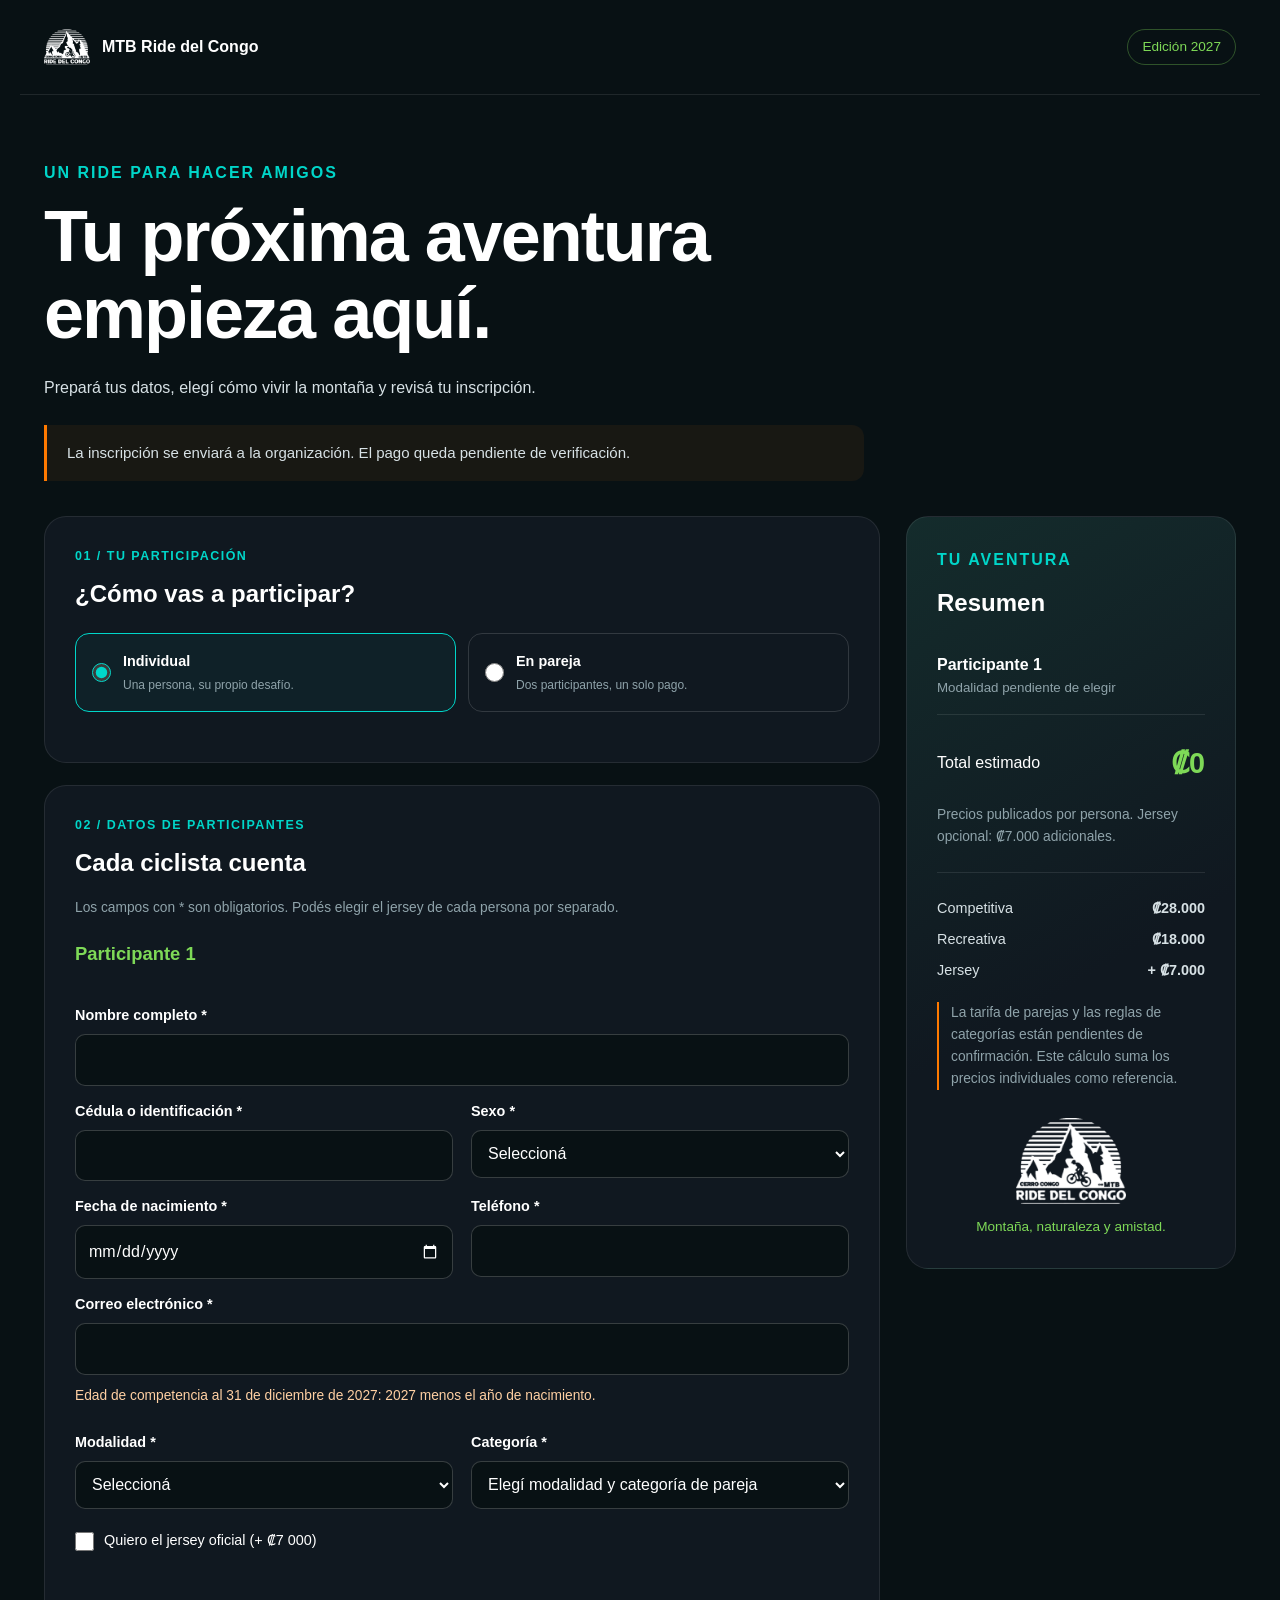
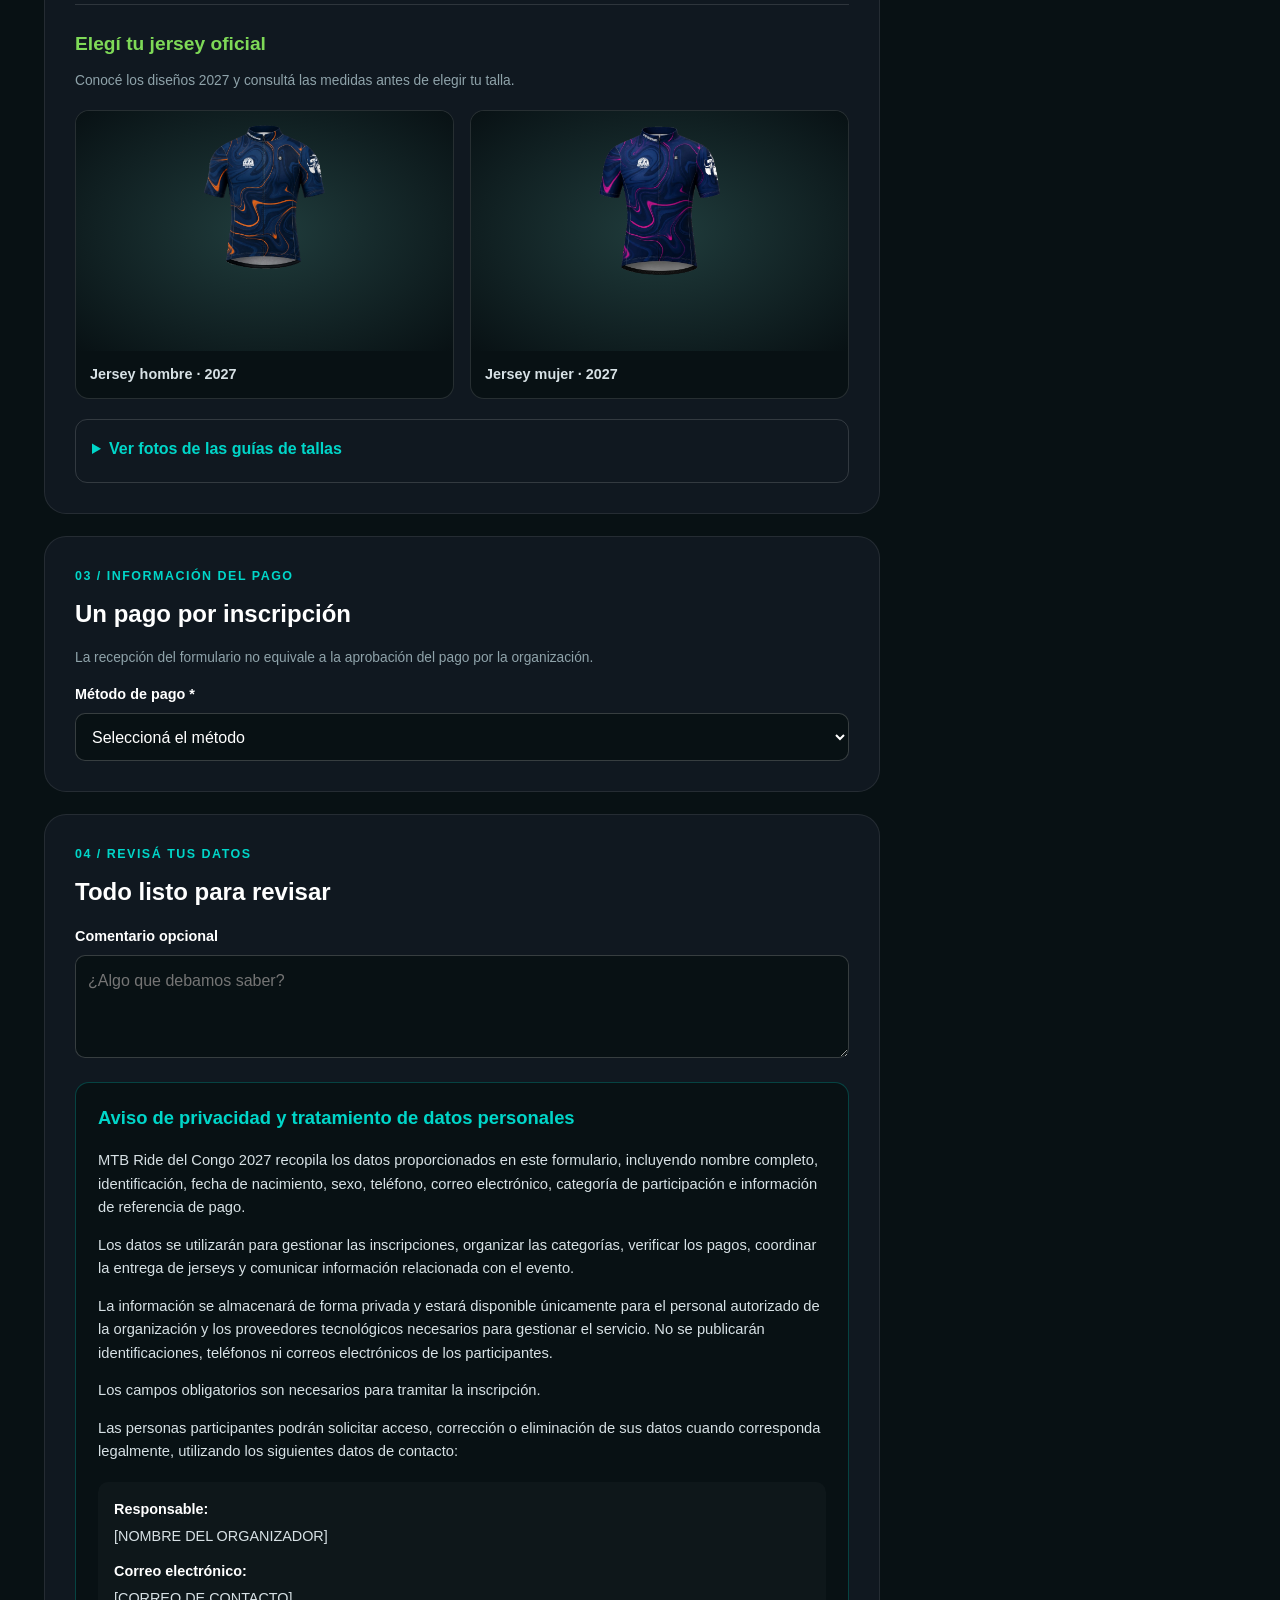
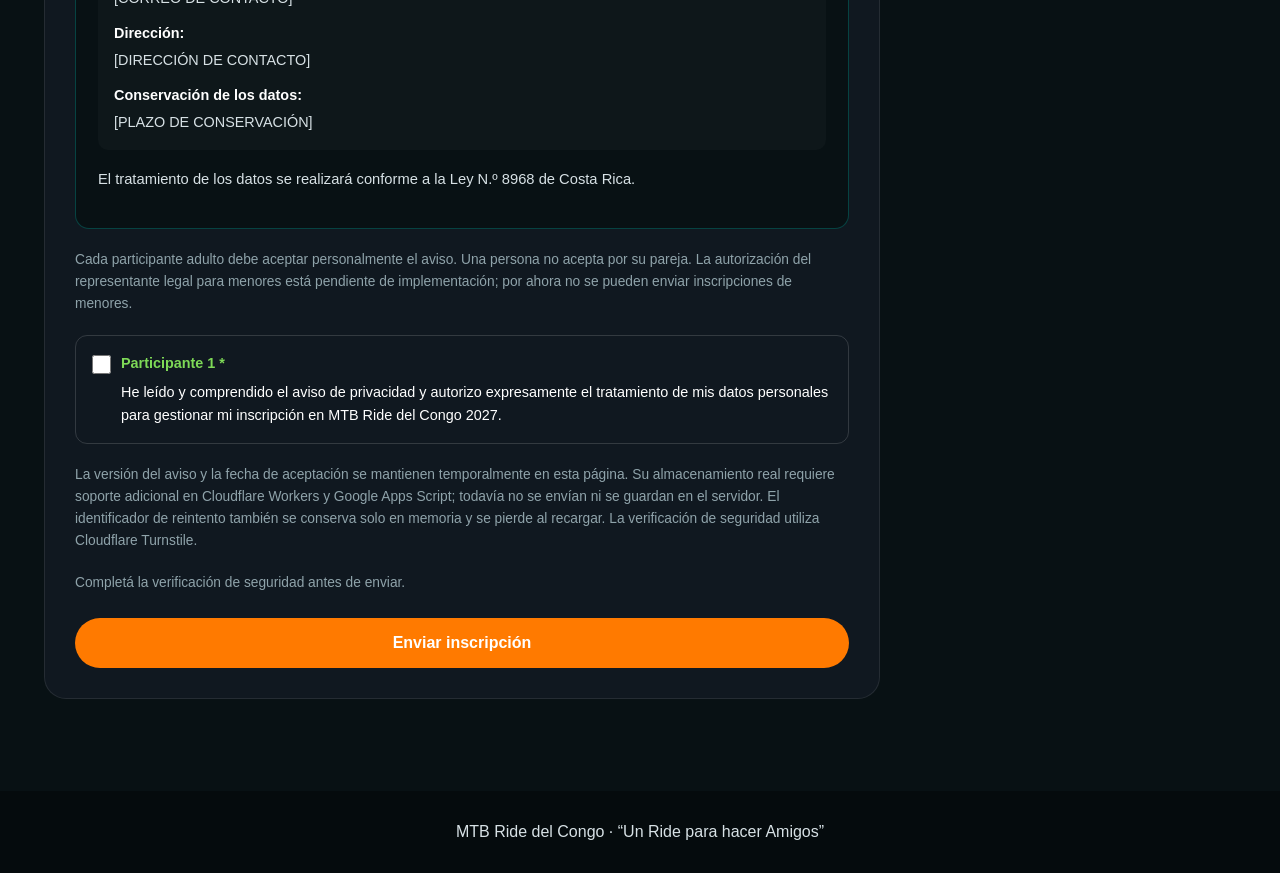
==== commit 8ef062be: "Preparar prueba de integracion de inscripciones" ====
--- a/inscripcion.html
+++ b/inscripcion.html
@@ -19,7 +19,7 @@
       <p class="eyebrow">Un Ride para hacer Amigos</p>
       <h1>Tu próxima aventura<br>empieza aquí.</h1>
       <p>Prepará tus datos, elegí cómo vivir la montaña y revisá tu inscripción.</p>
-      <p class="demo-notice" id="submissionNotice"><strong>Formulario de prueba.</strong> Usá datos ficticios. El envío está desactivado: no se envían ni guardan inscripciones y no se confirman pagos.</p>
+      <p class="demo-notice" id="submissionNotice">La inscripción se enviará a la organización. El pago queda pendiente de verificación.</p>
     </section>
     <div class="registration-layout">
       <form id="registrationForm">
@@ -68,7 +68,7 @@
         <section class="form-card" aria-labelledby="paymentHeading">
           <p class="step-label">03 / Información del pago</p>
           <h2 id="paymentHeading">Un pago por inscripción</h2>
-          <p class="field-help" id="paymentNotice">En esta prueba no realicés pagos. La recepción del formulario no equivale a la aprobación del pago.</p>
+          <p class="field-help" id="paymentNotice">La recepción del formulario no equivale a la aprobación del pago por la organización.</p>
           <label for="paymentMethod">Método de pago *</label>
           <select id="paymentMethod" required><option value="">Seleccioná el método</option><option value="sinpe">SINPE Móvil</option><option value="transfer">Transferencia bancaria</option><option value="store" disabled>Establecimiento autorizado · por definir</option></select>
           <div id="paymentDetail" hidden><label id="paymentLabel" for="paymentReference"></label><input id="paymentReference" disabled required maxlength="80"><p class="field-help" id="paymentHelp"></p></div>
@@ -77,13 +77,38 @@
           <p class="step-label">04 / Revisá tus datos</p>
           <h2 id="reviewHeading">Todo listo para revisar</h2>
           <label for="comments">Comentario opcional</label><textarea id="comments" rows="3" maxlength="500" placeholder="¿Algo que debamos saber?"></textarea>
-          <p class="privacy-note" id="submissionPrivacy">En modo de prueba, los datos de inscripción se procesan únicamente en la memoria de esta página: no se envían ni se guardan en almacenamiento local y se pierden al recargar. La verificación de seguridad utiliza Cloudflare Turnstile. Antes de abrir inscripciones reales se publicarán las condiciones de privacidad y la autorización para menores.</p>
-          <label class="check-line"><input id="demoConsent" type="checkbox" required><span id="submissionConsent">Entiendo que esta es una prueba y que no quedaré inscrito/a. *</span></label>
-          <div id="turnstileContainer" hidden>
+          <section class="privacy-notice" aria-labelledby="privacyHeading">
+            <h3 id="privacyHeading">Aviso de privacidad y tratamiento de datos personales</h3>
+            <p>MTB Ride del Congo 2027 recopila los datos proporcionados en este formulario, incluyendo nombre completo, identificación, fecha de nacimiento, sexo, teléfono, correo electrónico, categoría de participación e información de referencia de pago.</p>
+            <p>Los datos se utilizarán para gestionar las inscripciones, organizar las categorías, verificar los pagos, coordinar la entrega de jerseys y comunicar información relacionada con el evento.</p>
+            <p>La información se almacenará de forma privada y estará disponible únicamente para el personal autorizado de la organización y los proveedores tecnológicos necesarios para gestionar el servicio. No se publicarán identificaciones, teléfonos ni correos electrónicos de los participantes.</p>
+            <p>Los campos obligatorios son necesarios para tramitar la inscripción.</p>
+            <p>Las personas participantes podrán solicitar acceso, corrección o eliminación de sus datos cuando corresponda legalmente, utilizando los siguientes datos de contacto:</p>
+            <dl class="privacy-contact">
+              <dt>Responsable:</dt><dd>[NOMBRE DEL ORGANIZADOR]</dd>
+              <dt>Correo electrónico:</dt><dd>[CORREO DE CONTACTO]</dd>
+              <dt>Dirección:</dt><dd>[DIRECCIÓN DE CONTACTO]</dd>
+              <dt>Conservación de los datos:</dt><dd>[PLAZO DE CONSERVACIÓN]</dd>
+            </dl>
+            <p>El tratamiento de los datos se realizará conforme a la Ley N.º 8968 de Costa Rica.</p>
+          </section>
+          <div class="privacy-consents">
+            <p class="field-help">Cada participante adulto debe aceptar personalmente el aviso. Una persona no acepta por su pareja. La autorización del representante legal para menores está pendiente de implementación; por ahora no se pueden enviar inscripciones de menores.</p>
+            <div id="privacyParticipant1">
+              <label class="check-line"><input id="privacyConsent1" name="privacyConsent1" type="checkbox" required aria-describedby="privacyHeading privacyStatus1"><span><strong>Participante 1 *</strong> He leído y comprendido el aviso de privacidad y autorizo expresamente el tratamiento de mis datos personales para gestionar mi inscripción en MTB Ride del Congo 2027.</span></label>
+              <p class="field-help" id="privacyStatus1" aria-live="polite"></p>
+            </div>
+            <div id="privacyParticipant2" hidden>
+              <label class="check-line"><input id="privacyConsent2" name="privacyConsent2" type="checkbox" required disabled aria-describedby="privacyHeading privacyStatus2"><span><strong>Participante 2 *</strong> He leído y comprendido el aviso de privacidad y autorizo expresamente el tratamiento de mis datos personales para gestionar mi inscripción en MTB Ride del Congo 2027.</span></label>
+              <p class="field-help" id="privacyStatus2" aria-live="polite"></p>
+            </div>
+          </div>
+          <p class="privacy-note">La versión del aviso y la fecha de aceptación se mantienen temporalmente en esta página. Su almacenamiento real requiere soporte adicional en Cloudflare Workers y Google Apps Script; todavía no se envían ni se guardan en el servidor. El identificador de reintento también se conserva solo en memoria y se pierde al recargar. La verificación de seguridad utiliza Cloudflare Turnstile.</p>
+          <div id="turnstileContainer">
             <p class="field-help">Completá la verificación de seguridad antes de enviar.</p>
             <div class="cf-turnstile" data-sitekey="0x4AAAAAAFi9Cbz-jAwnUR7X" data-size="flexible"></div>
           </div>
-          <button id="submitRegistration" class="btn btn-primary review-button" type="submit">Revisar inscripción de prueba</button>
+          <button id="submitRegistration" class="btn btn-primary review-button" type="submit">Enviar inscripción</button>
           <div id="formResult" class="form-result" role="status" aria-live="polite" tabindex="-1" hidden></div>
         </section>
       </form>
@@ -93,7 +118,7 @@
         <div class="total-row"><span>Total estimado</span><strong id="totalAmount">₡0</strong></div>
         <p class="field-help">Precios publicados por persona. Jersey opcional: ₡7.000 adicionales.</p>
         <div class="summary-prices"><p>Competitiva <strong>₡28.000</strong></p><p>Recreativa <strong>₡18.000</strong></p><p>Jersey <strong>+ ₡7.000</strong></p></div>
-        <p class="pending-note">La tarifa de parejas y las reglas de categorías están pendientes de confirmación. Este cálculo suma los precios individuales como referencia de prueba.</p>
+        <p class="pending-note">La tarifa de parejas y las reglas de categorías están pendientes de confirmación. Este cálculo suma los precios individuales como referencia.</p>
         <img class="summary-logo" src="assets/logo.webp" alt="MTB Ride del Congo">
         <p class="summary-motto">Montaña, naturaleza y amistad.</p>
       </aside>
--- a/inscripcion.css
+++ b/inscripcion.css
@@ -1,3 +1,5 @@
 .registration-header{max-width:1240px;margin:auto;padding:24px;display:flex;align-items:center;justify-content:space-between;gap:16px;border-bottom:1px solid #ffffff18}.edition-tag{color:var(--green);font-size:.85rem;border:1px solid #7ed95755;border-radius:30px;padding:6px 14px;white-space:nowrap}.registration-main{max-width:1240px;margin:auto;padding:0 24px 70px}.registration-intro{padding:65px 0 35px;max-width:820px}.registration-intro h1{font-size:clamp(2.4rem,6vw,4.5rem);line-height:1.08;letter-spacing:-2px;margin-bottom:22px}.registration-intro>p:not(.eyebrow){color:var(--gray)}.demo-notice{margin-top:24px;padding:16px 20px;border-left:3px solid var(--orange);background:#ff7a0010;border-radius:0 12px 12px 0;font-size:.94rem}.registration-layout{display:grid;grid-template-columns:minmax(0,1fr) 330px;gap:26px;align-items:start}.form-card,.registration-summary{border:1px solid #ffffff16;border-radius:22px;background:var(--dark-2);padding:30px;margin-bottom:22px}.form-card h2,.registration-summary h2{font-size:1.5rem;margin-bottom:14px}.step-label{color:var(--turquoise);font-weight:bold;font-size:.78rem;text-transform:uppercase;letter-spacing:1.5px;margin-bottom:8px}.type-options{border:0;display:grid;grid-template-columns:1fr 1fr;gap:12px;margin:20px 0}.registration-page label{display:block;font-weight:700;font-size:.9rem;margin:14px 0 7px}.registration-page .choice{display:flex;align-items:center;gap:12px;border:1px solid #ffffff24;border-radius:14px;padding:16px;margin:0;cursor:pointer}.choice:has(input:checked){border-color:var(--turquoise);background:#00d6c90b}.choice small{display:block;color:var(--muted);font-weight:normal;margin-top:3px}.registration-page input:not([type=radio]):not([type=checkbox]),.registration-page select,.registration-page textarea{display:block;width:100%;min-width:0;font:inherit;color:var(--white);background:#081114;border:1px solid #ffffff30;border-radius:10px;padding:12px;min-height:48px;color-scheme:dark}.registration-page input[type=radio],.registration-page input[type=checkbox]{accent-color:var(--turquoise);width:19px;height:19px;flex-shrink:0}.registration-page :focus-visible{outline:3px solid var(--turquoise);outline-offset:3px}.field-grid{display:grid;grid-template-columns:1fr 1fr;gap:0 18px}.field-full{grid-column:1/-1}.participant{border:0;min-width:0;padding:22px 0 4px}.participant+.participant{border-top:1px solid #ffffff20;margin-top:25px}.participant legend{font-weight:800;color:var(--green);padding-top:10px;font-size:1.15rem}.field-help,.privacy-note,.pending-note{font-size:.86rem;color:var(--muted);margin:10px 0;line-height:1.6}.registration-page .check-line{display:flex;align-items:flex-start;gap:10px;margin:20px 0;font-weight:normal}.check-line input{margin-top:3px}.jersey-details{border-left:2px solid var(--turquoise);padding-left:16px}.age-note{color:#ffd0a3}.registration-summary{position:sticky;top:24px;background:linear-gradient(150deg,#142c2c,#101820 60%)}.summary-item{padding:15px 0;border-bottom:1px solid #ffffff18}.summary-item strong,.summary-item small{display:block}.summary-item small{color:var(--muted)}.total-row{display:flex;align-items:center;justify-content:space-between;gap:10px;padding:25px 0 8px}.total-row strong{font-size:1.8rem;color:var(--green)}.summary-prices{margin-top:24px;padding-top:16px;border-top:1px solid #ffffff18;font-size:.9rem}.summary-prices p{display:flex;justify-content:space-between;margin:8px 0;color:var(--gray)}.pending-note{border-left:2px solid var(--orange);padding-left:12px;margin-top:20px}.summary-logo{width:110px;margin:28px auto 12px}.summary-motto{text-align:center;color:var(--green);font-size:.85rem}.review-button{width:100%;font-size:1rem;margin-top:14px}.form-result{padding:18px;margin-top:20px;background:#00d6c90b;border:1px solid var(--turquoise);border-radius:12px}.form-result.error{border-color:var(--orange);background:#ff7a0010}.form-result p{margin:8px 0}.registration-page [hidden]{display:none!important}.sr-only{position:absolute;width:1px;height:1px;padding:0;overflow:hidden;clip:rect(0,0,0,0);white-space:nowrap}.privacy-note{margin:20px 0}.registration-page textarea{resize:vertical}@media(max-width:900px){.registration-layout{grid-template-columns:1fr}.registration-summary{position:static;grid-row:1}.summary-logo,.summary-motto{display:none}.registration-intro{padding-top:40px}}@media(max-width:540px){.registration-header{padding:18px 16px}.brand{font-size:.85rem}.brand img{width:36px;height:36px}.edition-tag{font-size:.7rem;padding:5px 9px}.registration-main{padding:0 16px 40px}.form-card,.registration-summary{padding:22px 18px;border-radius:16px}.field-grid,.type-options{grid-template-columns:1fr}.registration-intro h1{letter-spacing:-1px}.total-row strong{font-size:1.5rem}}
 
 .jersey-reference{margin-top:28px;padding-top:24px;border-top:1px solid #ffffff20}.jersey-reference h3{font-size:1.2rem;color:var(--green)}.jersey-reference-grid{display:grid;grid-template-columns:1fr 1fr;gap:16px;margin-top:18px}.jersey-reference figure{margin:0;min-width:0;border:1px solid #ffffff20;border-radius:14px;overflow:hidden;background:#081114}.jersey-reference a{display:block}.jersey-reference-photo{width:100%;height:240px;object-fit:contain;padding:12px;background:radial-gradient(ellipse at center,#203c3c,#081114)}.jersey-reference figcaption{padding:12px 14px;font-size:.9rem;font-weight:700;color:var(--gray)}.sizing-reference{margin-top:20px;border:1px solid #ffffff25;border-radius:12px;padding:16px}.sizing-reference summary{cursor:pointer;font-weight:700;color:var(--turquoise);min-height:30px}.sizing-reference figure{margin-top:16px}.sizing-reference img{width:100%;height:auto}.sizing-reference a:hover,.jersey-reference-grid a:hover{filter:brightness(1.1)}@media(max-width:540px){.jersey-reference-grid{grid-template-columns:1fr}.jersey-reference-photo{height:260px}.sizing-reference{padding:12px}}
+
+.privacy-notice{margin-top:24px;padding:22px;border:1px solid #00d6c940;border-radius:14px;background:#081114;overflow-wrap:anywhere}.privacy-notice h3{font-size:1.15rem;line-height:1.4;color:var(--turquoise);margin-bottom:18px}.privacy-notice p{margin:14px 0;color:var(--gray);font-size:.92rem}.privacy-contact{margin:18px 0;padding:16px;border-radius:10px;background:#ffffff06;font-size:.9rem}.privacy-contact dt{font-weight:700;color:var(--white);margin-top:12px}.privacy-contact dt:first-child{margin-top:0}.privacy-contact dd{margin:4px 0 0;color:var(--gray)}.privacy-consents{margin:20px 0}.privacy-consents .check-line{padding:16px;border:1px solid #ffffff25;border-radius:12px;line-height:1.6;cursor:pointer;min-height:48px}.privacy-consents .check-line strong{display:block;color:var(--green);margin-bottom:6px}.privacy-consents input:disabled+span{color:var(--muted)}@media(max-width:540px){.privacy-notice{padding:16px}.privacy-contact{padding:12px}.privacy-consents .check-line{padding:12px}}
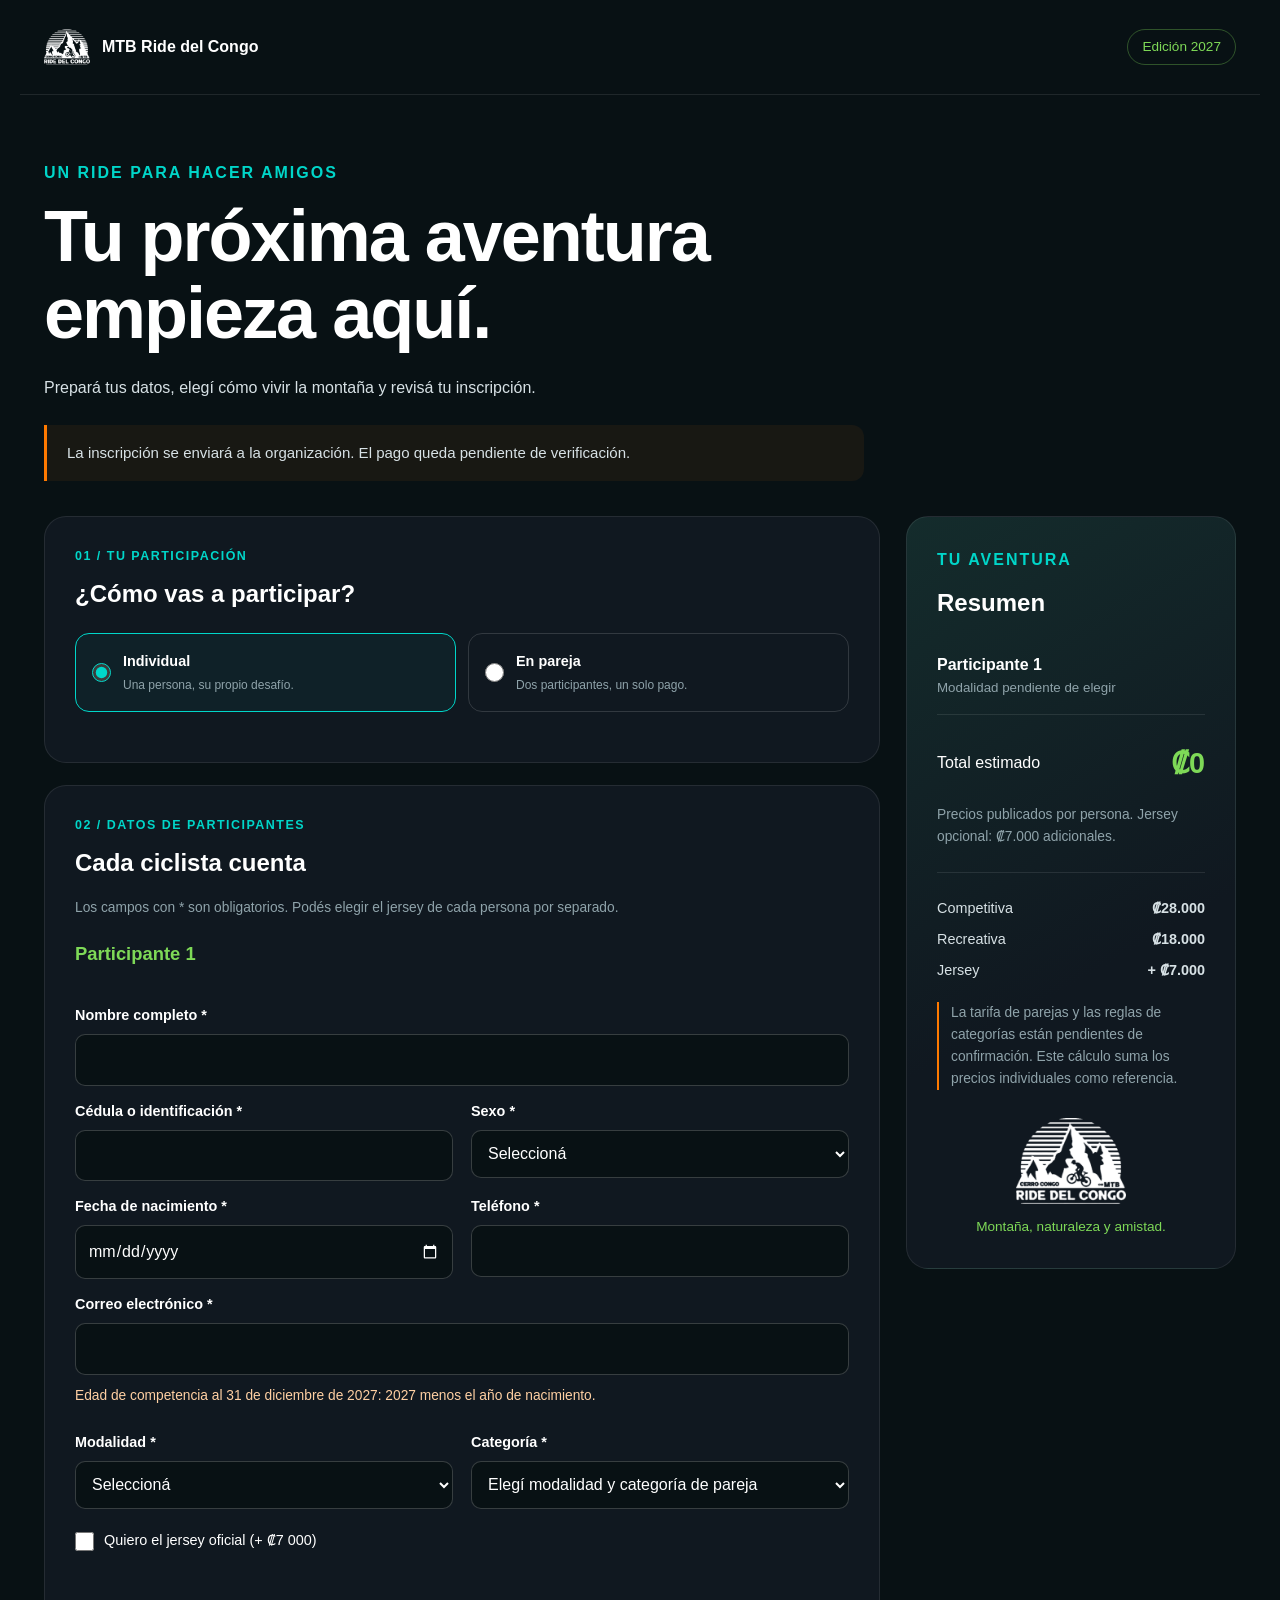
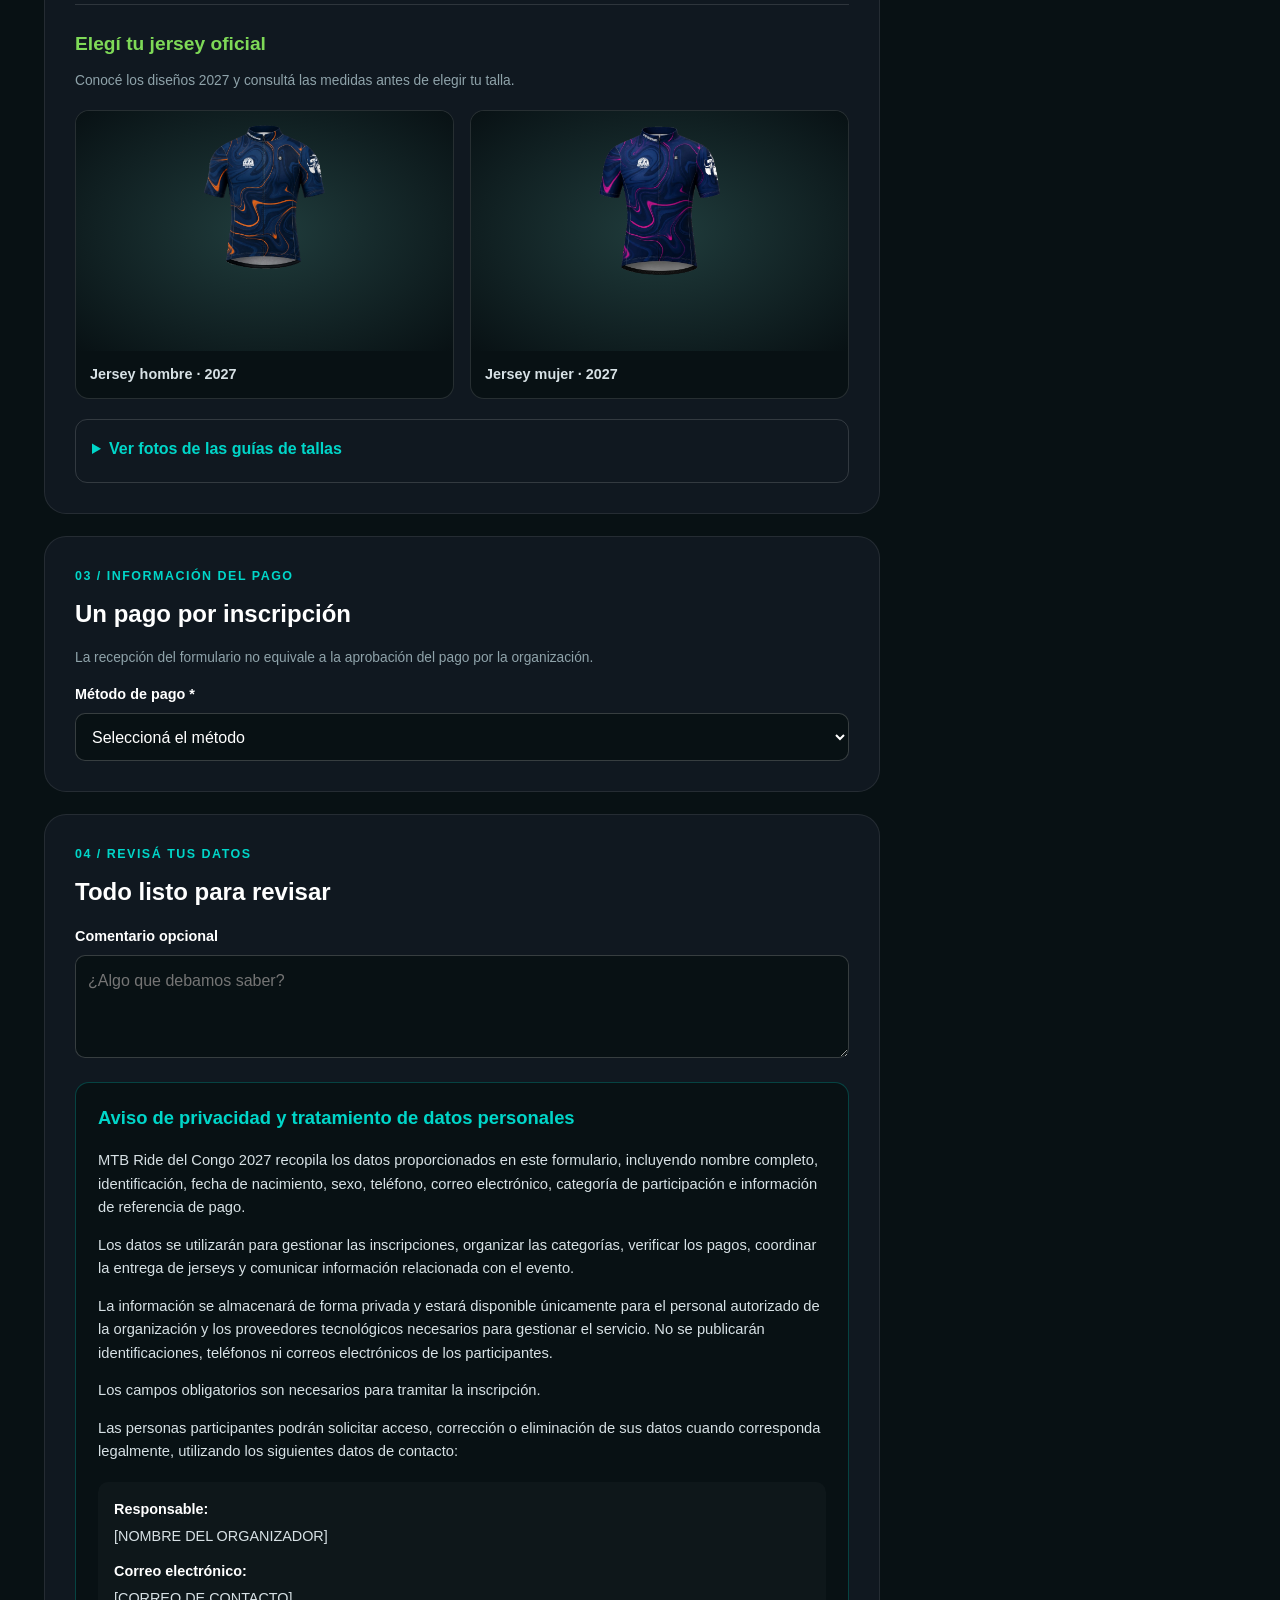
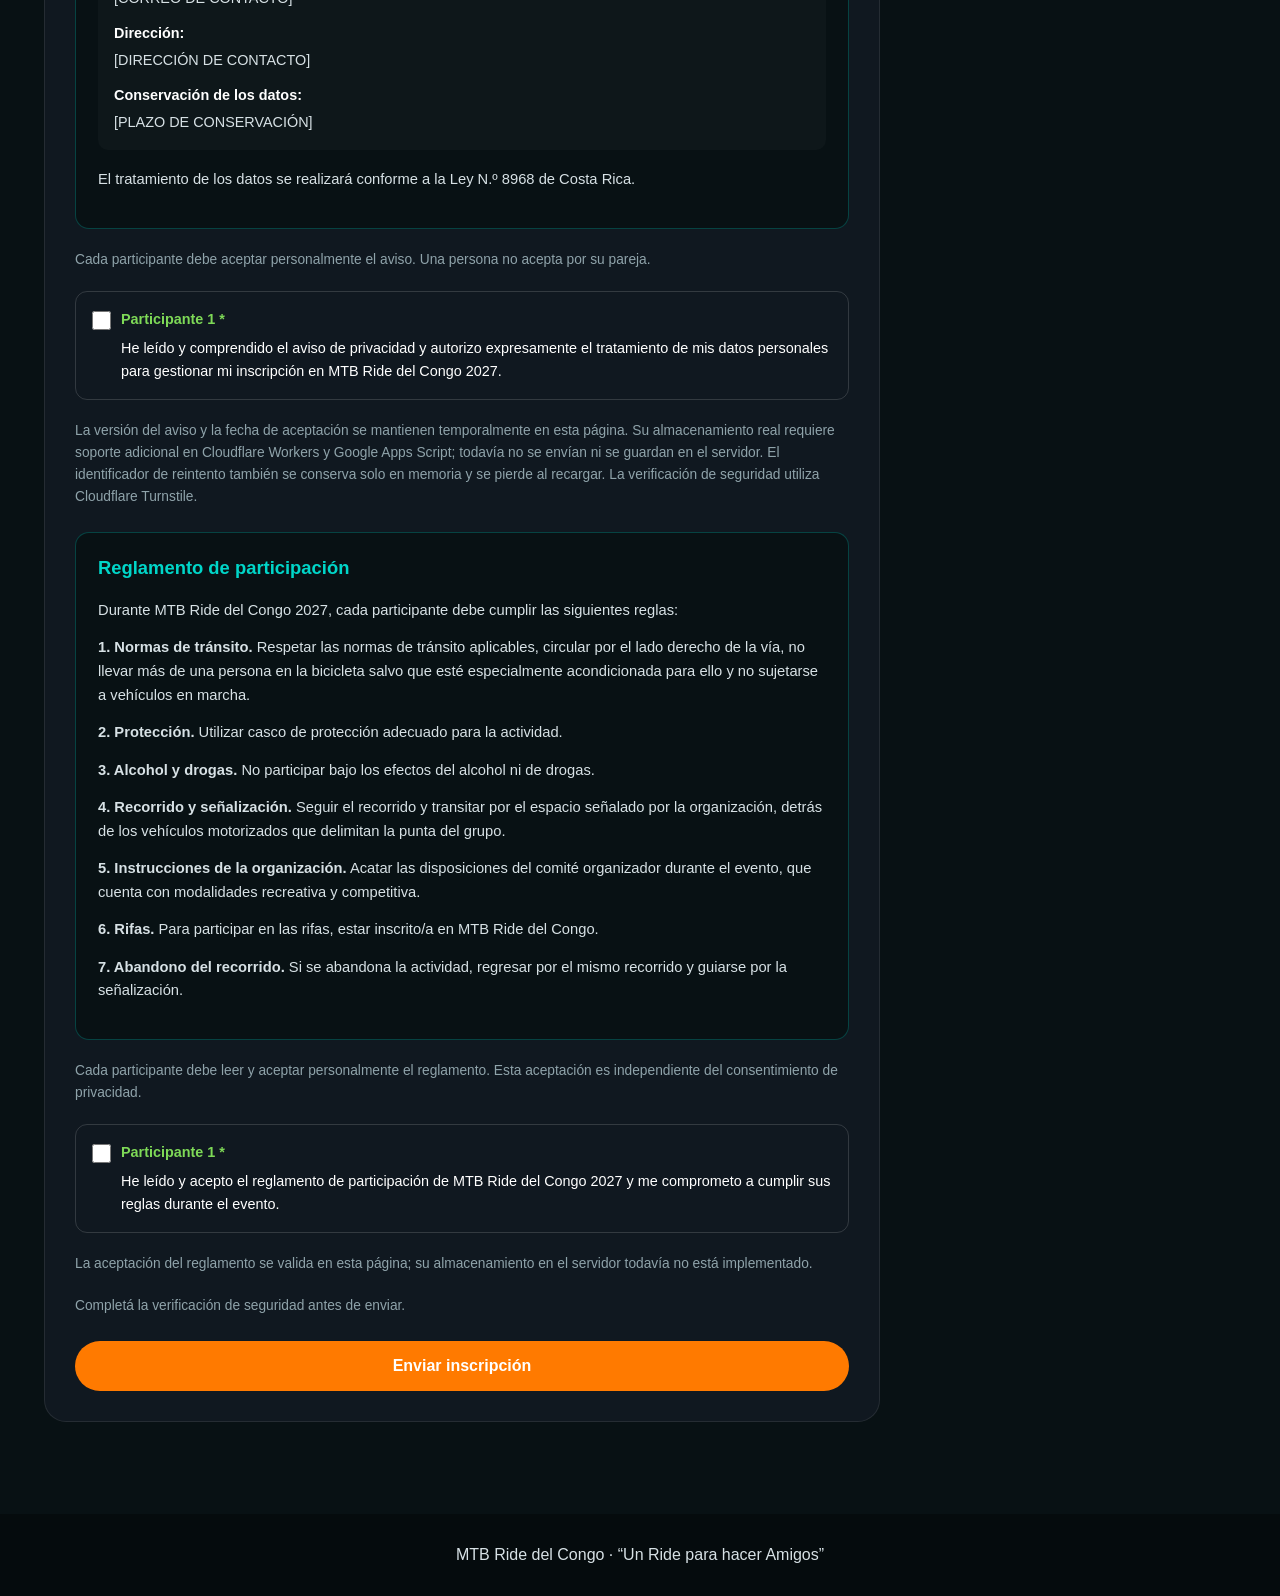
==== commit 447bb02b: "Preparar prueba de integracion de inscripciones" ====
--- a/inscripcion.html
+++ b/inscripcion.html
@@ -93,7 +93,7 @@
             <p>El tratamiento de los datos se realizará conforme a la Ley N.º 8968 de Costa Rica.</p>
           </section>
           <div class="privacy-consents">
-            <p class="field-help">Cada participante adulto debe aceptar personalmente el aviso. Una persona no acepta por su pareja. La autorización del representante legal para menores está pendiente de implementación; por ahora no se pueden enviar inscripciones de menores.</p>
+            <p class="field-help">Cada participante debe aceptar personalmente el aviso. Una persona no acepta por su pareja.</p>
             <div id="privacyParticipant1">
               <label class="check-line"><input id="privacyConsent1" name="privacyConsent1" type="checkbox" required aria-describedby="privacyHeading privacyStatus1"><span><strong>Participante 1 *</strong> He leído y comprendido el aviso de privacidad y autorizo expresamente el tratamiento de mis datos personales para gestionar mi inscripción en MTB Ride del Congo 2027.</span></label>
               <p class="field-help" id="privacyStatus1" aria-live="polite"></p>
@@ -104,6 +104,27 @@
             </div>
           </div>
           <p class="privacy-note">La versión del aviso y la fecha de aceptación se mantienen temporalmente en esta página. Su almacenamiento real requiere soporte adicional en Cloudflare Workers y Google Apps Script; todavía no se envían ni se guardan en el servidor. El identificador de reintento también se conserva solo en memoria y se pierde al recargar. La verificación de seguridad utiliza Cloudflare Turnstile.</p>
+          <section class="privacy-notice" aria-labelledby="rulesHeading">
+            <h3 id="rulesHeading">Reglamento de participación</h3>
+            <p>Durante MTB Ride del Congo 2027, cada participante debe cumplir las siguientes reglas:</p>
+            <p><strong>1. Normas de tránsito.</strong> Respetar las normas de tránsito aplicables, circular por el lado derecho de la vía, no llevar más de una persona en la bicicleta salvo que esté especialmente acondicionada para ello y no sujetarse a vehículos en marcha.</p>
+            <p><strong>2. Protección.</strong> Utilizar casco de protección adecuado para la actividad.</p>
+            <p><strong>3. Alcohol y drogas.</strong> No participar bajo los efectos del alcohol ni de drogas.</p>
+            <p><strong>4. Recorrido y señalización.</strong> Seguir el recorrido y transitar por el espacio señalado por la organización, detrás de los vehículos motorizados que delimitan la punta del grupo.</p>
+            <p><strong>5. Instrucciones de la organización.</strong> Acatar las disposiciones del comité organizador durante el evento, que cuenta con modalidades recreativa y competitiva.</p>
+            <p><strong>6. Rifas.</strong> Para participar en las rifas, estar inscrito/a en MTB Ride del Congo.</p>
+            <p><strong>7. Abandono del recorrido.</strong> Si se abandona la actividad, regresar por el mismo recorrido y guiarse por la señalización.</p>
+          </section>
+          <div class="privacy-consents">
+            <p class="field-help">Cada participante debe leer y aceptar personalmente el reglamento. Esta aceptación es independiente del consentimiento de privacidad.</p>
+            <div id="rulesParticipant1">
+              <label class="check-line"><input id="rulesConsent1" name="rulesConsent1" type="checkbox" required aria-describedby="rulesHeading"><span><strong>Participante 1 *</strong> He leído y acepto el reglamento de participación de MTB Ride del Congo 2027 y me comprometo a cumplir sus reglas durante el evento.</span></label>
+            </div>
+            <div id="rulesParticipant2" hidden>
+              <label class="check-line"><input id="rulesConsent2" name="rulesConsent2" type="checkbox" required disabled aria-describedby="rulesHeading"><span><strong>Participante 2 *</strong> He leído y acepto el reglamento de participación de MTB Ride del Congo 2027 y me comprometo a cumplir sus reglas durante el evento.</span></label>
+            </div>
+            <p class="field-help">La aceptación del reglamento se valida en esta página; su almacenamiento en el servidor todavía no está implementado.</p>
+          </div>
           <div id="turnstileContainer">
             <p class="field-help">Completá la verificación de seguridad antes de enviar.</p>
             <div class="cf-turnstile" data-sitekey="0x4AAAAAAFi9Cbz-jAwnUR7X" data-size="flexible"></div>
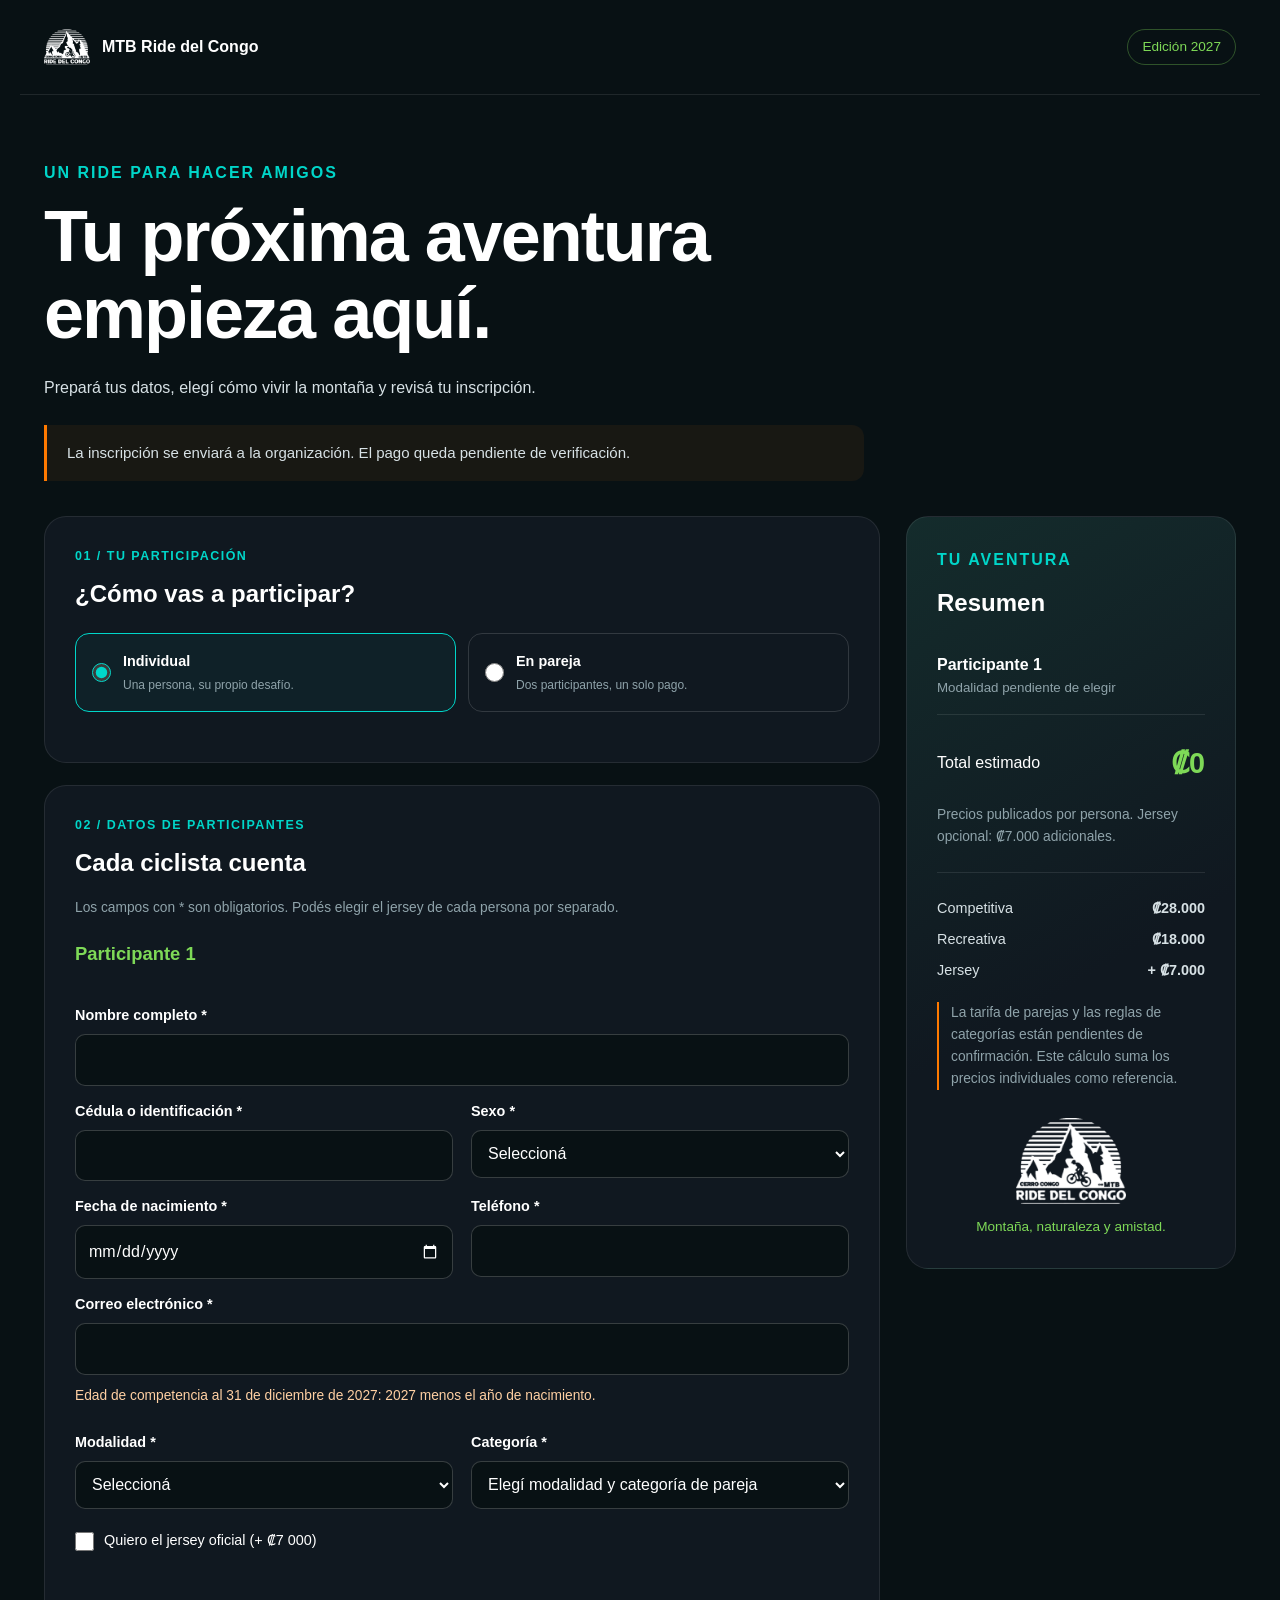
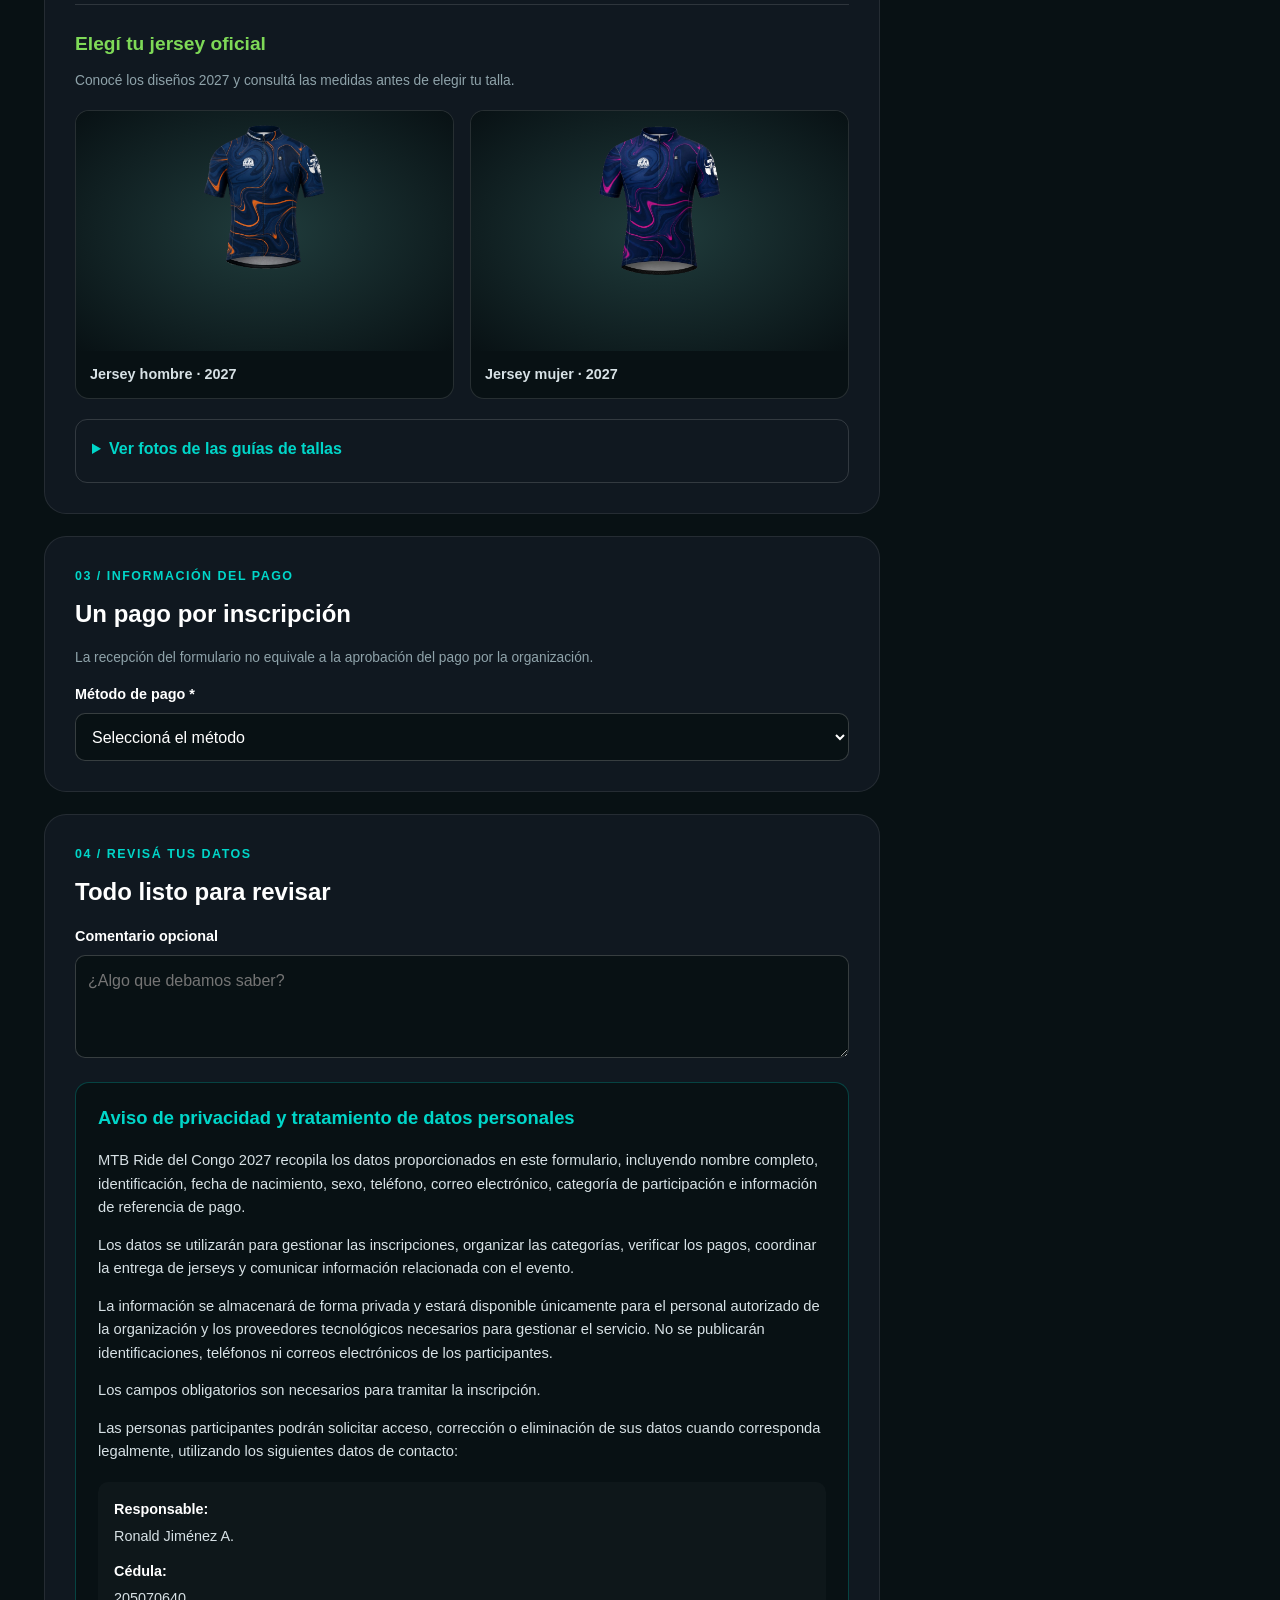
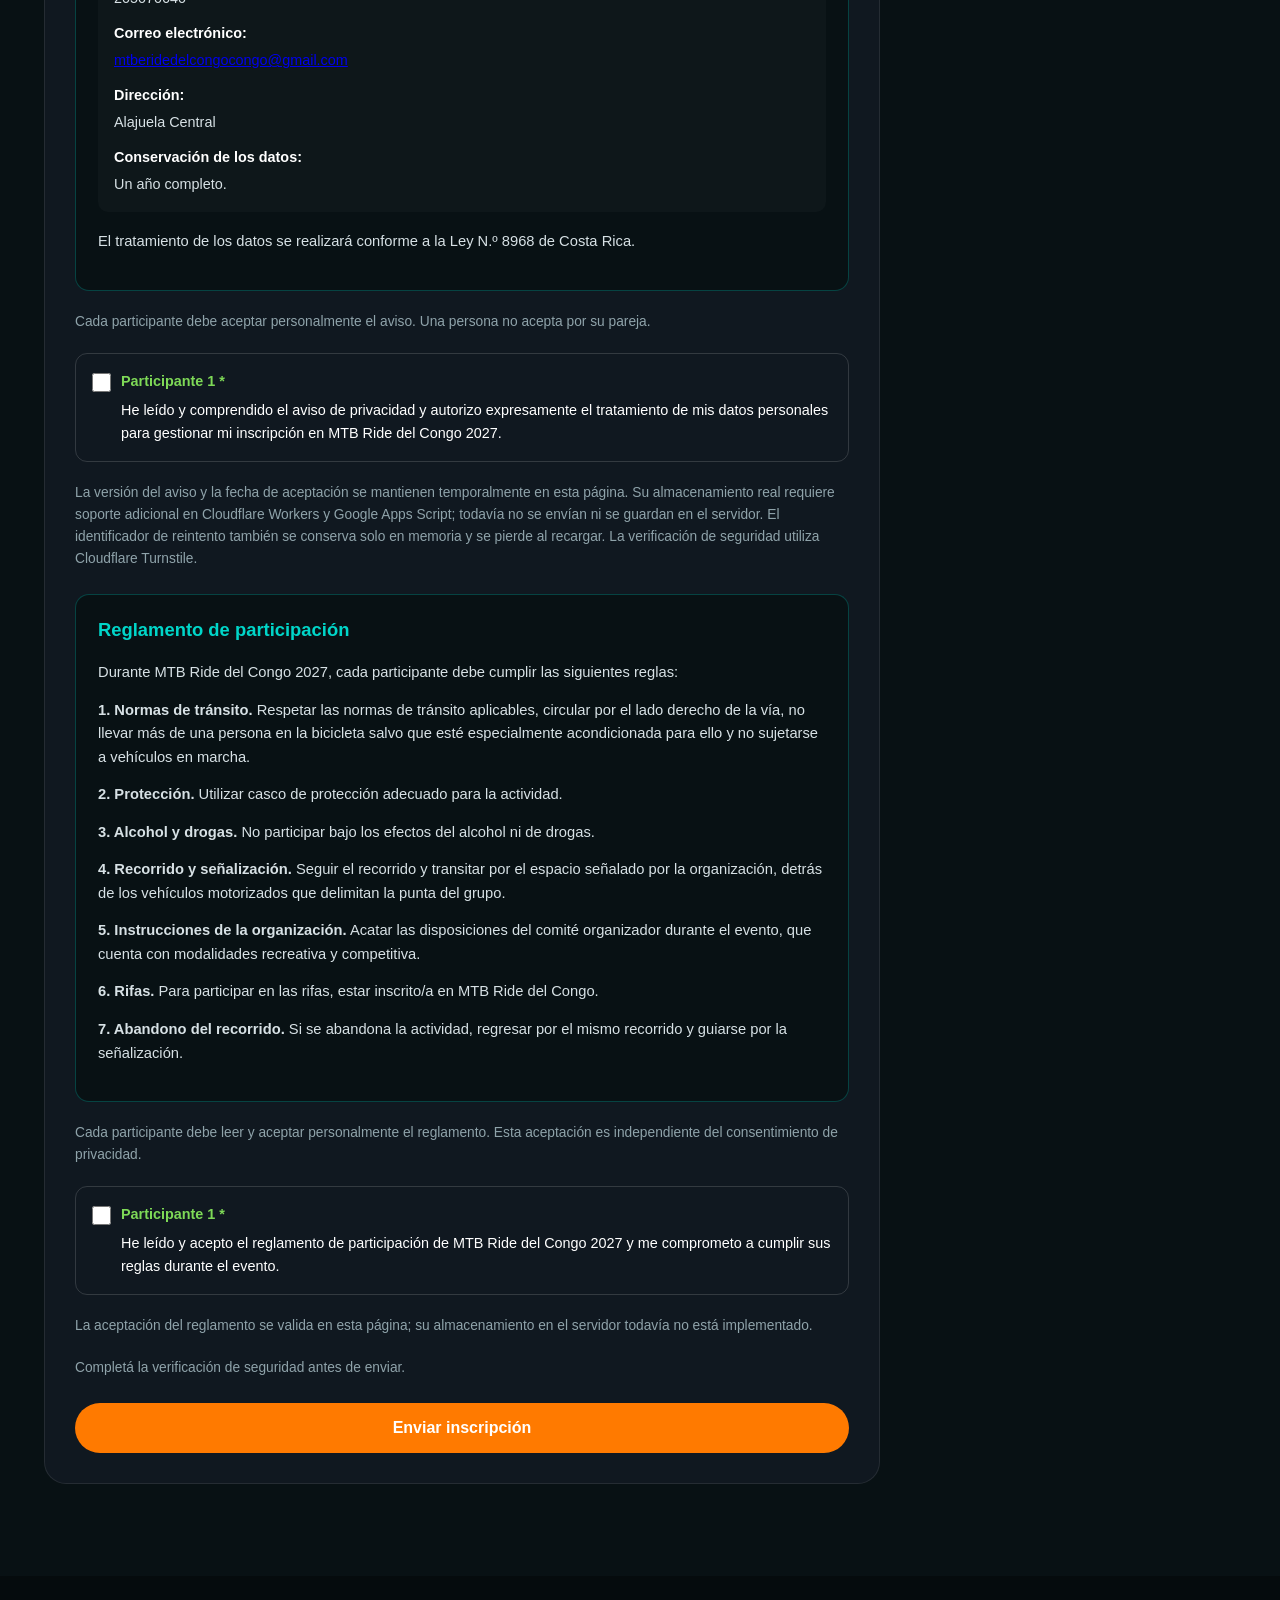
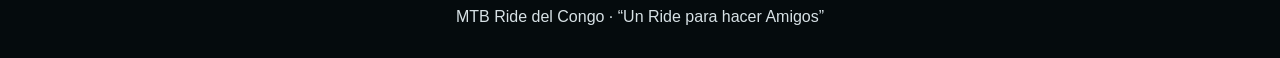
==== commit 90e65b53: "Actualizar formulario MTB 2027: edades y precios" ====
--- a/inscripcion.html
+++ b/inscripcion.html
@@ -70,8 +70,13 @@
           <h2 id="paymentHeading">Un pago por inscripción</h2>
           <p class="field-help" id="paymentNotice">La recepción del formulario no equivale a la aprobación del pago por la organización.</p>
           <label for="paymentMethod">Método de pago *</label>
-          <select id="paymentMethod" required><option value="">Seleccioná el método</option><option value="sinpe">SINPE Móvil</option><option value="transfer">Transferencia bancaria</option><option value="store" disabled>Establecimiento autorizado · por definir</option></select>
+          <select id="paymentMethod" required><option value="">Seleccioná el método</option><option value="sinpe">SINPE Móvil</option><option value="transfer">Transferencia bancaria</option><option value="store">Pago en taller o establecimiento autorizado</option></select>
           <div id="paymentDetail" hidden><label id="paymentLabel" for="paymentReference"></label><input id="paymentReference" disabled required maxlength="80"><p class="field-help" id="paymentHelp"></p></div>
+          <div id="paymentStoreDetail" hidden>
+            <label for="paymentStore">Taller o establecimiento donde realizaste el pago *</label>
+            <select id="paymentStore" required disabled><option value="">Seleccioná un establecimiento autorizado</option></select>
+            <p class="field-help">Solo se aceptan pagos en los establecimientos de esta lista. El pago queda pendiente de verificación por la organización.</p>
+          </div>
         </section>
         <section class="form-card" aria-labelledby="reviewHeading">
           <p class="step-label">04 / Revisá tus datos</p>
@@ -85,10 +90,11 @@
             <p>Los campos obligatorios son necesarios para tramitar la inscripción.</p>
             <p>Las personas participantes podrán solicitar acceso, corrección o eliminación de sus datos cuando corresponda legalmente, utilizando los siguientes datos de contacto:</p>
             <dl class="privacy-contact">
-              <dt>Responsable:</dt><dd>[NOMBRE DEL ORGANIZADOR]</dd>
-              <dt>Correo electrónico:</dt><dd>[CORREO DE CONTACTO]</dd>
-              <dt>Dirección:</dt><dd>[DIRECCIÓN DE CONTACTO]</dd>
-              <dt>Conservación de los datos:</dt><dd>[PLAZO DE CONSERVACIÓN]</dd>
+              <dt>Responsable:</dt><dd>Ronald Jiménez A.</dd>
+              <dt>Cédula:</dt><dd>205070640</dd>
+              <dt>Correo electrónico:</dt><dd><a href="mailto:mtberidedelcongocongo@gmail.com">mtberidedelcongocongo@gmail.com</a></dd>
+              <dt>Dirección:</dt><dd>Alajuela Central</dd>
+              <dt>Conservación de los datos:</dt><dd>Un año completo.</dd>
             </dl>
             <p>El tratamiento de los datos se realizará conforme a la Ley N.º 8968 de Costa Rica.</p>
           </section>
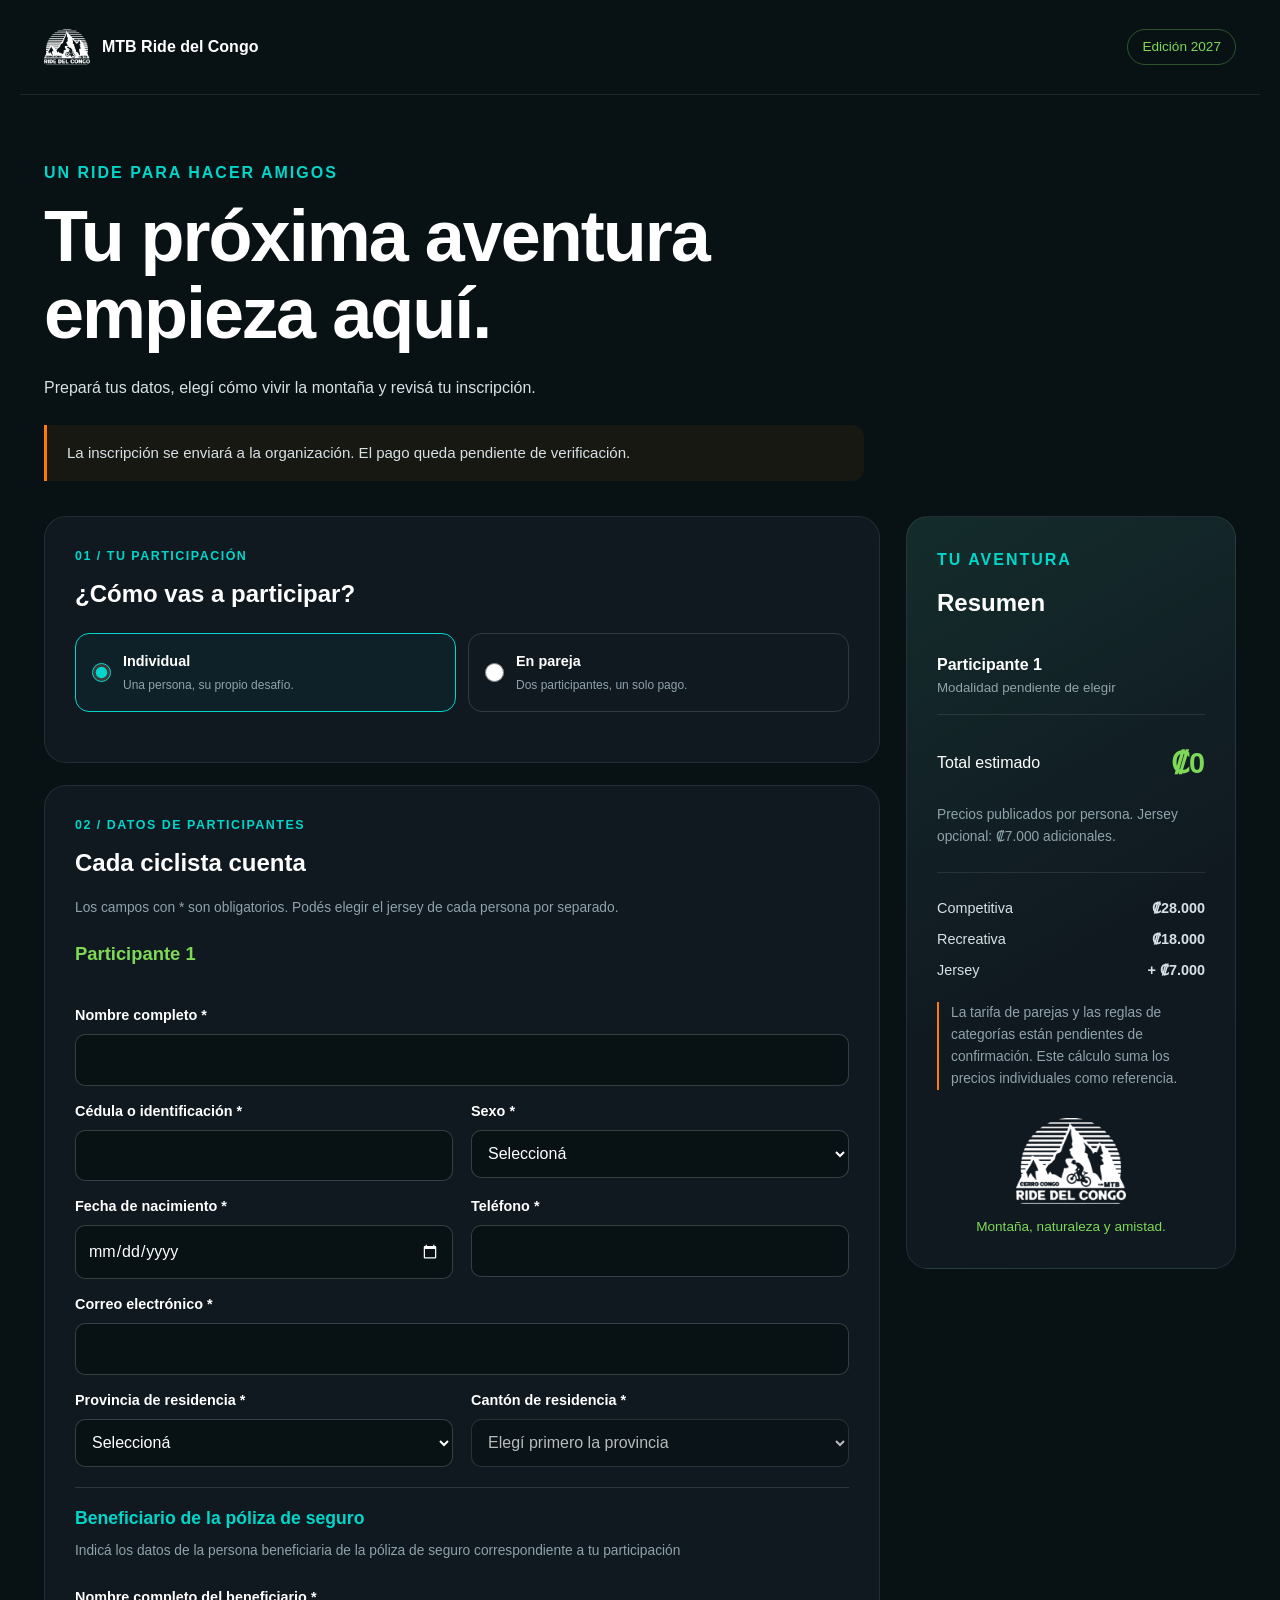
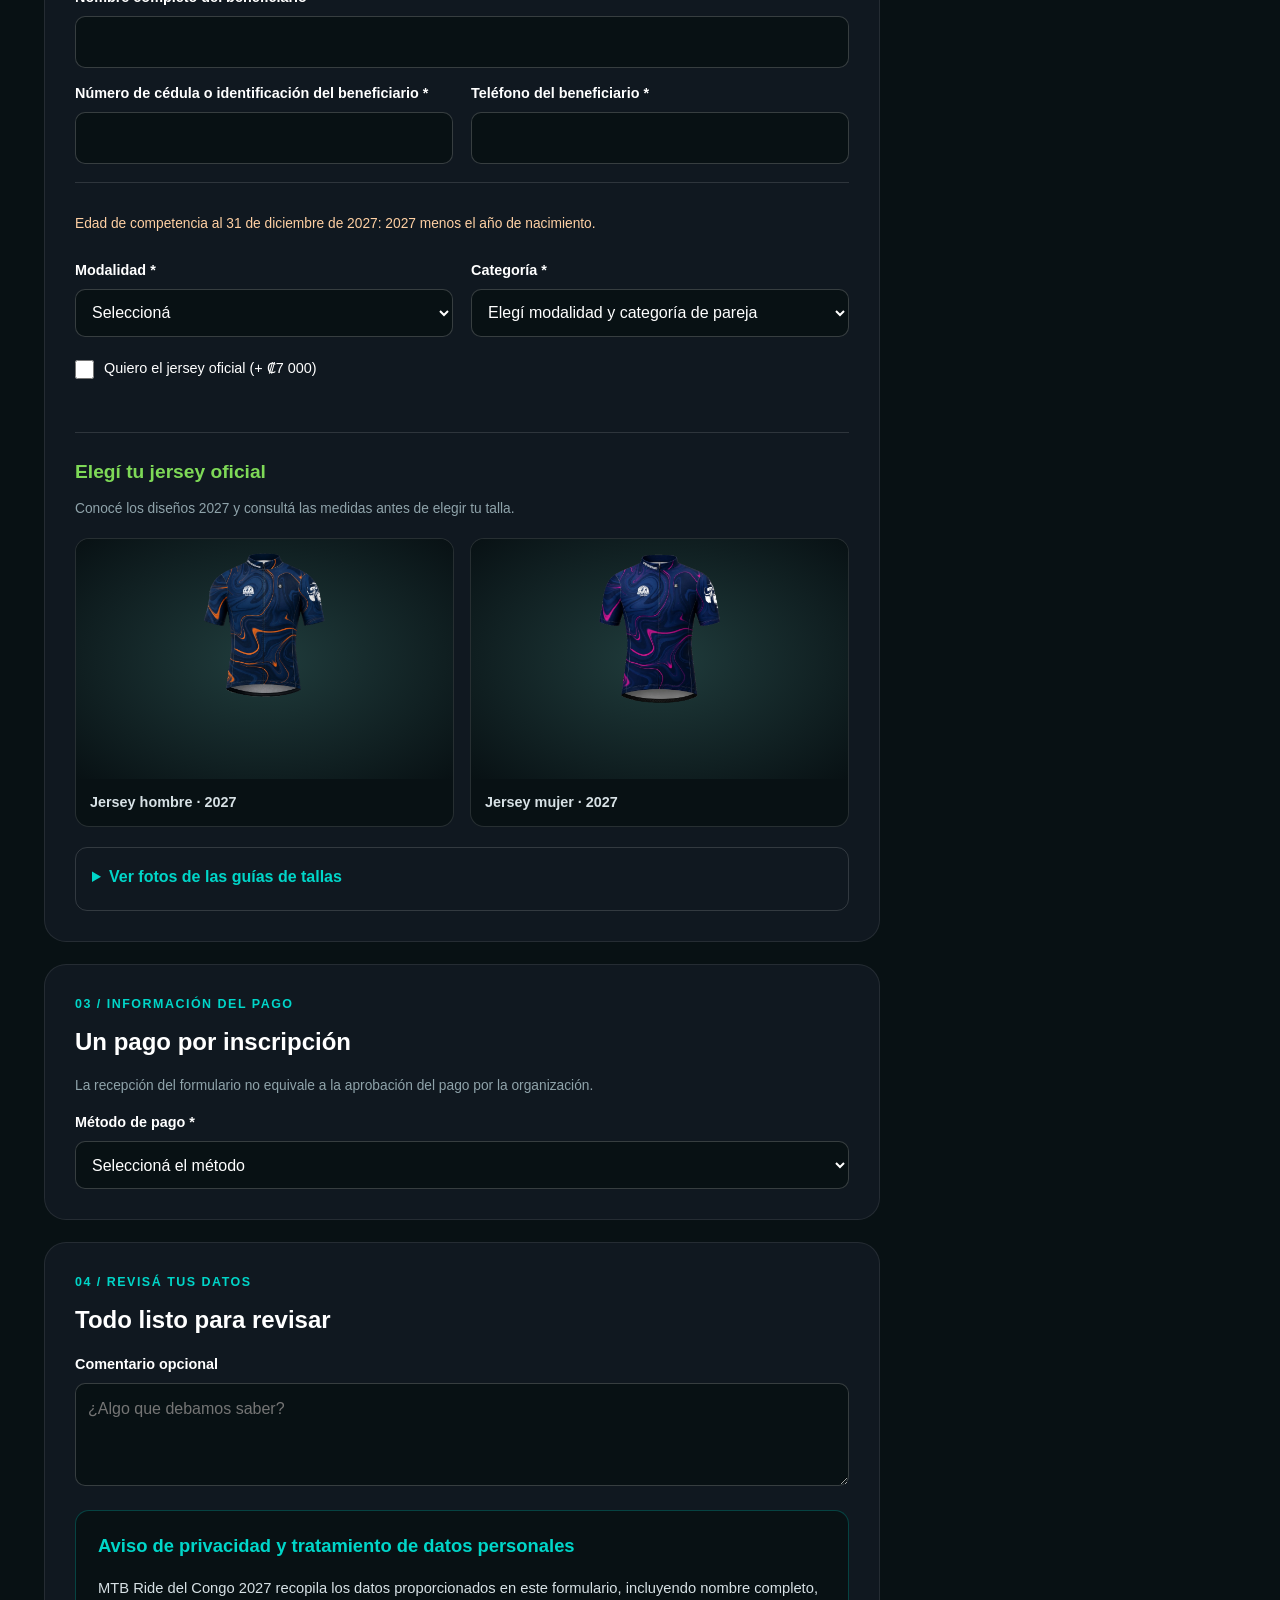
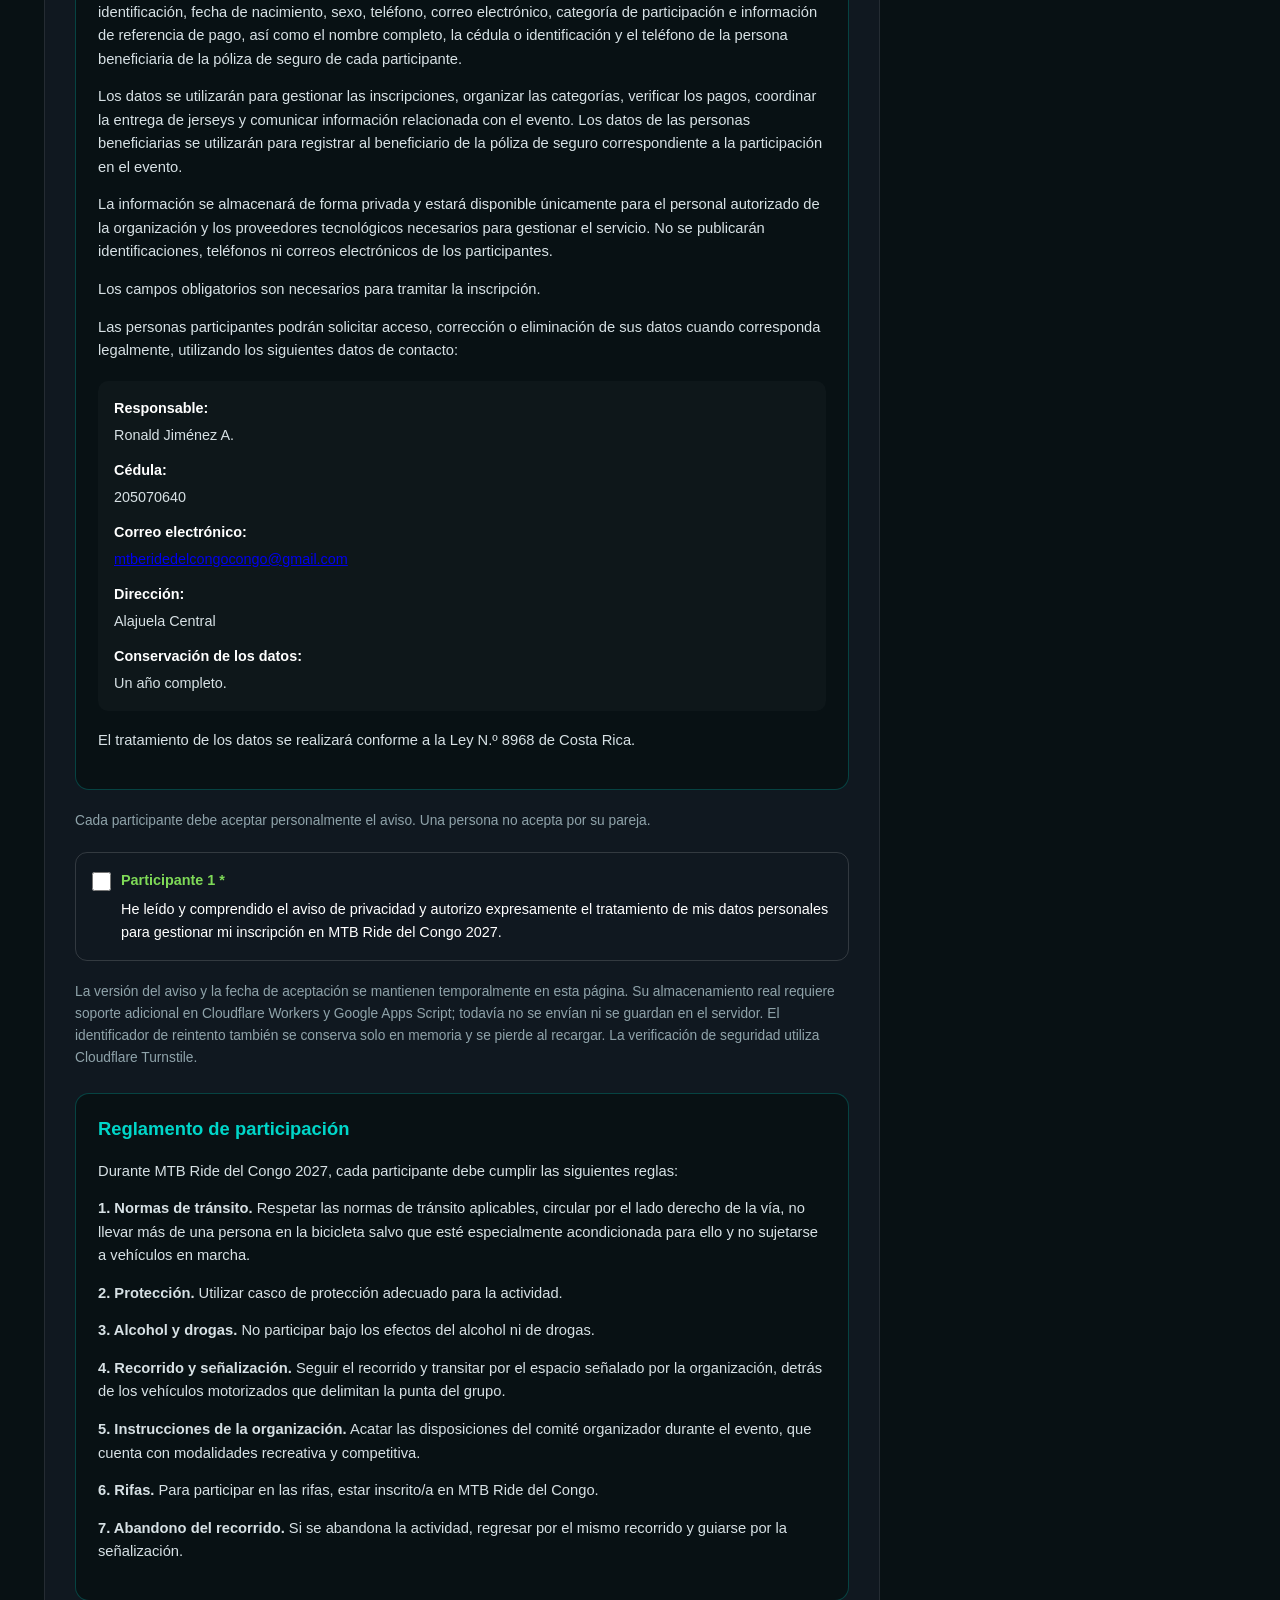
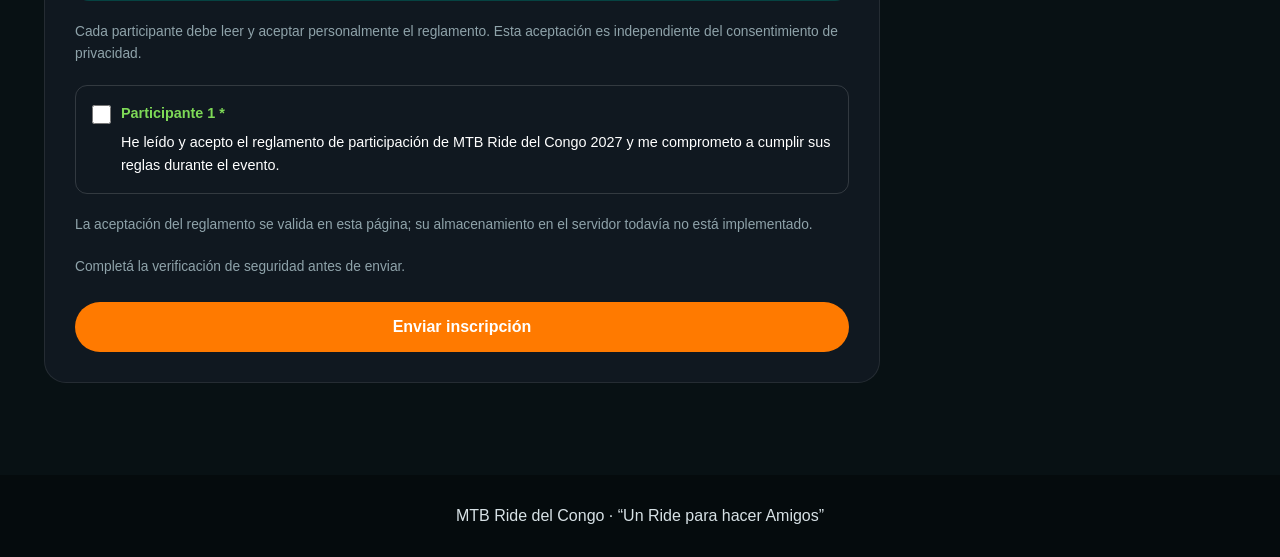
==== commit 87bc68e7: "Actualizar formulario MTB 2027: edades y precios" ====
--- a/inscripcion.html
+++ b/inscripcion.html
@@ -84,8 +84,8 @@
           <label for="comments">Comentario opcional</label><textarea id="comments" rows="3" maxlength="500" placeholder="¿Algo que debamos saber?"></textarea>
           <section class="privacy-notice" aria-labelledby="privacyHeading">
             <h3 id="privacyHeading">Aviso de privacidad y tratamiento de datos personales</h3>
-            <p>MTB Ride del Congo 2027 recopila los datos proporcionados en este formulario, incluyendo nombre completo, identificación, fecha de nacimiento, sexo, teléfono, correo electrónico, categoría de participación e información de referencia de pago.</p>
-            <p>Los datos se utilizarán para gestionar las inscripciones, organizar las categorías, verificar los pagos, coordinar la entrega de jerseys y comunicar información relacionada con el evento.</p>
+            <p>MTB Ride del Congo 2027 recopila los datos proporcionados en este formulario, incluyendo nombre completo, identificación, fecha de nacimiento, sexo, teléfono, correo electrónico, categoría de participación e información de referencia de pago, así como el nombre completo, la cédula o identificación y el teléfono de la persona beneficiaria de la póliza de seguro de cada participante.</p>
+            <p>Los datos se utilizarán para gestionar las inscripciones, organizar las categorías, verificar los pagos, coordinar la entrega de jerseys y comunicar información relacionada con el evento. Los datos de las personas beneficiarias se utilizarán para registrar al beneficiario de la póliza de seguro correspondiente a la participación en el evento.</p>
             <p>La información se almacenará de forma privada y estará disponible únicamente para el personal autorizado de la organización y los proveedores tecnológicos necesarios para gestionar el servicio. No se publicarán identificaciones, teléfonos ni correos electrónicos de los participantes.</p>
             <p>Los campos obligatorios son necesarios para tramitar la inscripción.</p>
             <p>Las personas participantes podrán solicitar acceso, corrección o eliminación de sus datos cuando corresponda legalmente, utilizando los siguientes datos de contacto:</p>
--- a/inscripcion.css
+++ b/inscripcion.css
@@ -3,3 +3,5 @@
 .jersey-reference{margin-top:28px;padding-top:24px;border-top:1px solid #ffffff20}.jersey-reference h3{font-size:1.2rem;color:var(--green)}.jersey-reference-grid{display:grid;grid-template-columns:1fr 1fr;gap:16px;margin-top:18px}.jersey-reference figure{margin:0;min-width:0;border:1px solid #ffffff20;border-radius:14px;overflow:hidden;background:#081114}.jersey-reference a{display:block}.jersey-reference-photo{width:100%;height:240px;object-fit:contain;padding:12px;background:radial-gradient(ellipse at center,#203c3c,#081114)}.jersey-reference figcaption{padding:12px 14px;font-size:.9rem;font-weight:700;color:var(--gray)}.sizing-reference{margin-top:20px;border:1px solid #ffffff25;border-radius:12px;padding:16px}.sizing-reference summary{cursor:pointer;font-weight:700;color:var(--turquoise);min-height:30px}.sizing-reference figure{margin-top:16px}.sizing-reference img{width:100%;height:auto}.sizing-reference a:hover,.jersey-reference-grid a:hover{filter:brightness(1.1)}@media(max-width:540px){.jersey-reference-grid{grid-template-columns:1fr}.jersey-reference-photo{height:260px}.sizing-reference{padding:12px}}
 
 .privacy-notice{margin-top:24px;padding:22px;border:1px solid #00d6c940;border-radius:14px;background:#081114;overflow-wrap:anywhere}.privacy-notice h3{font-size:1.15rem;line-height:1.4;color:var(--turquoise);margin-bottom:18px}.privacy-notice p{margin:14px 0;color:var(--gray);font-size:.92rem}.privacy-contact{margin:18px 0;padding:16px;border-radius:10px;background:#ffffff06;font-size:.9rem}.privacy-contact dt{font-weight:700;color:var(--white);margin-top:12px}.privacy-contact dt:first-child{margin-top:0}.privacy-contact dd{margin:4px 0 0;color:var(--gray)}.privacy-consents{margin:20px 0}.privacy-consents .check-line{padding:16px;border:1px solid #ffffff25;border-radius:12px;line-height:1.6;cursor:pointer;min-height:48px}.privacy-consents .check-line strong{display:block;color:var(--green);margin-bottom:6px}.privacy-consents input:disabled+span{color:var(--muted)}@media(max-width:540px){.privacy-notice{padding:16px}.privacy-contact{padding:12px}.privacy-consents .check-line{padding:12px}}
+
+.beneficiary-section{min-width:0;margin:20px 0;padding:18px 0;border-top:1px solid #ffffff20;border-bottom:1px solid #ffffff20}.beneficiary-section h3{font-size:1.1rem;line-height:1.4;color:var(--turquoise)}
